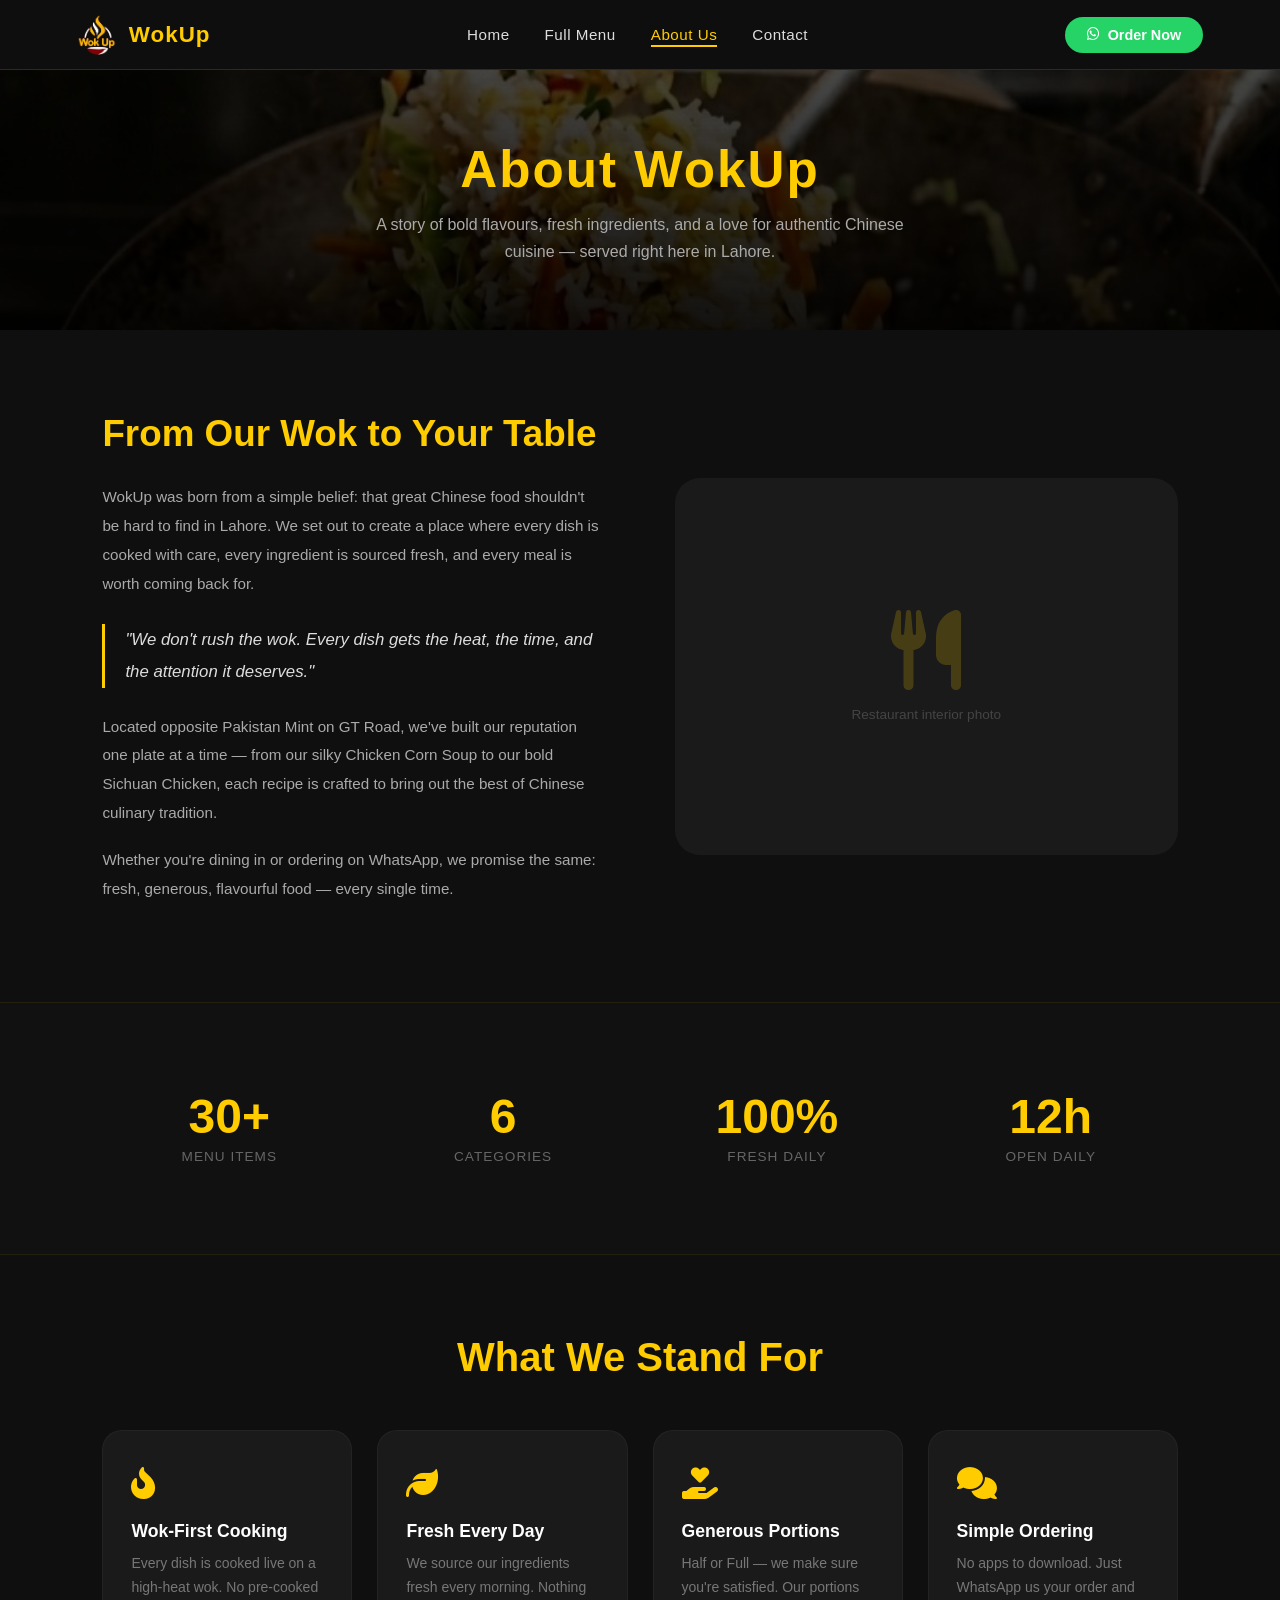
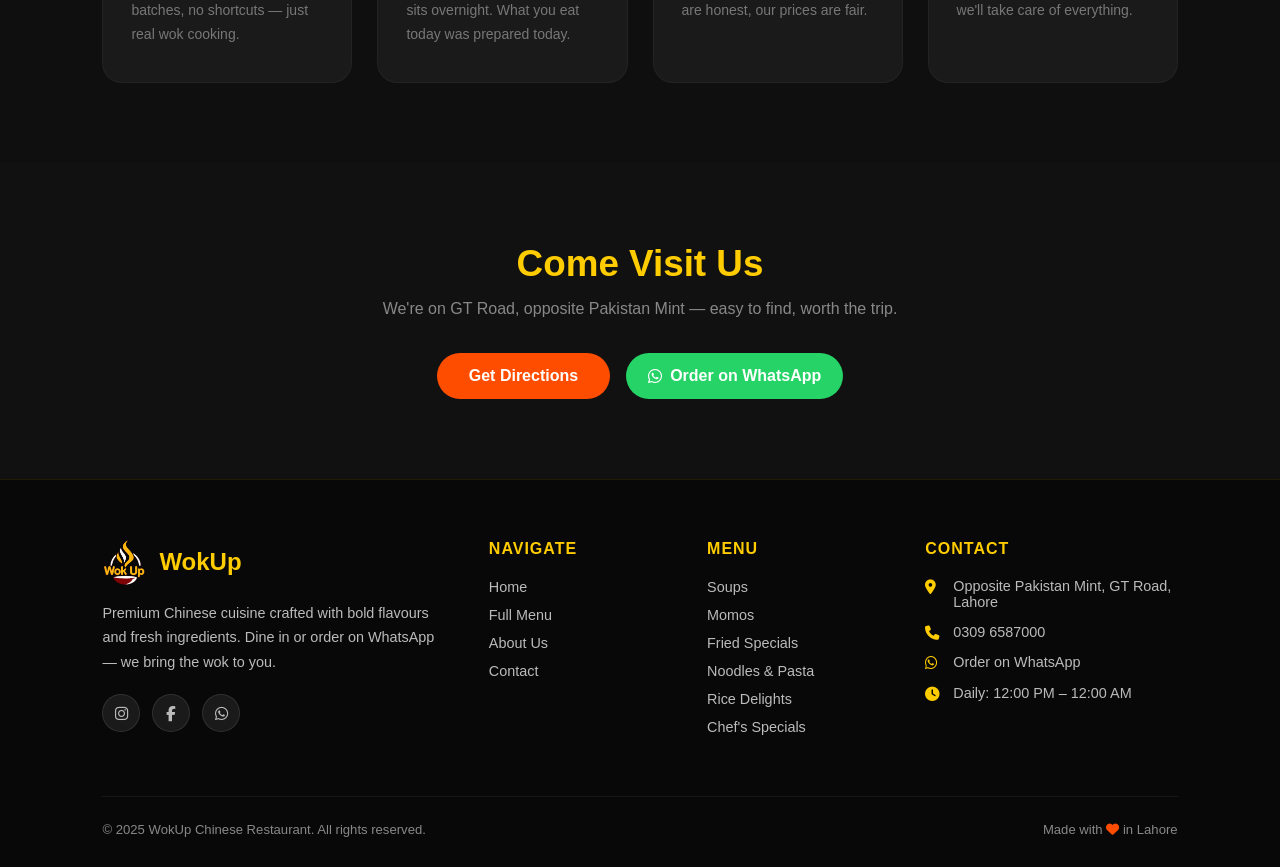
==== about.html @ 7bf52300 "updating site" ====
<!DOCTYPE html>
<html lang="en">
<head>
  <meta charset="UTF-8" />
  <meta name="viewport" content="width=device-width, initial-scale=1.0"/>
  <title>About Us — WokUp Chinese Restaurant</title>
  <link rel="stylesheet" href="shared.css">
  <link rel="stylesheet" href="https://cdnjs.cloudflare.com/ajax/libs/font-awesome/6.5.1/css/all.min.css"/>
  <style>
    body { padding-top: 70px; }

    /* PAGE HEADER */
    .about-header {
      background: linear-gradient(rgba(0,0,0,0.72), rgba(0,0,0,0.92)),
                  url('assets/rice.jpg') center/cover fixed;
      padding: 70px 8% 65px;
      text-align: center;
    }

    .about-header h1 {
      font-size: 3.2rem;
      color: #ffcc00;
      letter-spacing: 2px;
    }

    .about-header p {
      color: #aaa;
      margin-top: 12px;
      font-size: 1rem;
      max-width: 550px;
      margin-left: auto;
      margin-right: auto;
      line-height: 1.7;
    }

    /* STORY SECTION */
    .story-section {
      padding: 80px 8%;
      display: grid;
      grid-template-columns: 1fr 1fr;
      gap: 70px;
      align-items: center;
    }

    .story-text h2 {
      font-size: 2.3rem;
      color: #ffcc00;
      margin-bottom: 25px;
      line-height: 1.3;
    }

    .story-text p {
      color: #aaa;
      line-height: 1.9;
      margin-bottom: 18px;
      font-size: 0.95rem;
    }

    .story-highlight {
      border-left: 3px solid #ffcc00;
      padding-left: 20px;
      color: #ddd !important;
      font-style: italic;
      font-size: 1.05rem !important;
      margin: 25px 0 !important;
    }

    .story-visual {
      background: #1a1a1a;
      border-radius: 25px;
      overflow: hidden;
      aspect-ratio: 4/3;
      display: flex;
      align-items: center;
      justify-content: center;
      position: relative;
    }

    .story-visual img {
      width: 100%;
      height: 100%;
      object-fit: cover;
    }

    .story-visual-placeholder {
      text-align: center;
      padding: 40px;
    }

    .story-visual-placeholder i {
      font-size: 5rem;
      color: rgba(255,204,0,0.2);
      display: block;
      margin-bottom: 15px;
    }

    .story-visual-placeholder span {
      color: #444;
      font-size: 0.85rem;
    }

    /* STATS BAR */
    .stats-section {
      background: #111;
      padding: 60px 8%;
      border-top: 1px solid rgba(255,204,0,0.08);
      border-bottom: 1px solid rgba(255,204,0,0.08);
    }

    .stats-grid {
      display: grid;
      grid-template-columns: repeat(4, 1fr);
      gap: 20px;
      text-align: center;
    }

    .stat-item {
      padding: 30px 20px;
    }

    .stat-number {
      font-size: 3rem;
      font-weight: bold;
      color: #ffcc00;
      line-height: 1;
      margin-bottom: 8px;
    }

    .stat-label {
      color: #666;
      font-size: 0.85rem;
      text-transform: uppercase;
      letter-spacing: 1px;
    }

    /* VALUES */
    .values-section {
      padding: 80px 8%;
    }

    .values-grid {
      display: grid;
      grid-template-columns: repeat(auto-fit, minmax(240px, 1fr));
      gap: 25px;
      margin-top: 50px;
    }

    .value-card {
      background: #1a1a1a;
      border-radius: 20px;
      padding: 35px 28px;
      border: 1px solid rgba(255,255,255,0.04);
      transition: 0.3s;
    }

    .value-card:hover {
      border-color: rgba(255,204,0,0.2);
      transform: translateY(-4px);
    }

    .value-icon {
      font-size: 2rem;
      color: #ffcc00;
      margin-bottom: 18px;
    }

    .value-card h3 {
      font-size: 1.1rem;
      margin-bottom: 10px;
    }

    .value-card p {
      color: #777;
      font-size: 0.875rem;
      line-height: 1.7;
    }

    /* VISIT CTA */
    .visit-section {
      padding: 80px 8%;
      background: #111;
      text-align: center;
    }

    .visit-section h2 {
      font-size: 2.3rem;
      color: #ffcc00;
      margin-bottom: 15px;
    }

    .visit-section p {
      color: #888;
      margin-bottom: 35px;
      font-size: 1rem;
    }

    .visit-btns {
      display: flex;
      gap: 16px;
      justify-content: center;
      flex-wrap: wrap;
    }

    @media (max-width: 900px) {
      .story-section {
        grid-template-columns: 1fr;
        gap: 40px;
      }

      .stats-grid {
        grid-template-columns: repeat(2, 1fr);
      }
    }

    @media (max-width: 600px) {
      .about-header h1 { font-size: 2.3rem; }
      .story-text h2 { font-size: 1.8rem; }
      .stat-number { font-size: 2.2rem; }
      .stats-grid { grid-template-columns: repeat(2, 1fr); }
    }
  </style>
</head>
<body>

  <!-- Page Header -->
  <div class="about-header">
    <h1>About WokUp</h1>
    <p>A story of bold flavours, fresh ingredients, and a love for authentic Chinese cuisine — served right here in Lahore.</p>
  </div>

  <!-- STORY -->
  <section class="story-section">
    <div class="story-text">
      <h2>From Our Wok to Your Table</h2>
      <p>WokUp was born from a simple belief: that great Chinese food shouldn't be hard to find in Lahore. We set out to create a place where every dish is cooked with care, every ingredient is sourced fresh, and every meal is worth coming back for.</p>
      <p class="story-highlight">"We don't rush the wok. Every dish gets the heat, the time, and the attention it deserves."</p>
      <p>Located opposite Pakistan Mint on GT Road, we've built our reputation one plate at a time — from our silky Chicken Corn Soup to our bold Sichuan Chicken, each recipe is crafted to bring out the best of Chinese culinary tradition.</p>
      <p>Whether you're dining in or ordering on WhatsApp, we promise the same: fresh, generous, flavourful food — every single time.</p>
    </div>
    <div class="story-visual">
      <!-- Replace with an actual restaurant interior photo -->
      <div class="story-visual-placeholder">
        <i class="fas fa-utensils"></i>
        <span>Restaurant interior photo</span>
      </div>
    </div>
  </section>

  <!-- STATS -->
  <section class="stats-section">
    <div class="stats-grid">
      <div class="stat-item">
        <div class="stat-number">30+</div>
        <div class="stat-label">Menu Items</div>
      </div>
      <div class="stat-item">
        <div class="stat-number">6</div>
        <div class="stat-label">Categories</div>
      </div>
      <div class="stat-item">
        <div class="stat-number">100%</div>
        <div class="stat-label">Fresh Daily</div>
      </div>
      <div class="stat-item">
        <div class="stat-number">12h</div>
        <div class="stat-label">Open Daily</div>
      </div>
    </div>
  </section>

  <!-- VALUES -->
  <section class="values-section">
    <h2 class="section-title">What We Stand For</h2>
    <div class="values-grid">
      <div class="value-card">
        <div class="value-icon"><i class="fas fa-fire-flame-curved"></i></div>
        <h3>Wok-First Cooking</h3>
        <p>Every dish is cooked live on a high-heat wok. No pre-cooked batches, no shortcuts — just real wok cooking.</p>
      </div>
      <div class="value-card">
        <div class="value-icon"><i class="fas fa-leaf"></i></div>
        <h3>Fresh Every Day</h3>
        <p>We source our ingredients fresh every morning. Nothing sits overnight. What you eat today was prepared today.</p>
      </div>
      <div class="value-card">
        <div class="value-icon"><i class="fas fa-hand-holding-heart"></i></div>
        <h3>Generous Portions</h3>
        <p>Half or Full — we make sure you're satisfied. Our portions are honest, our prices are fair.</p>
      </div>
      <div class="value-card">
        <div class="value-icon"><i class="fas fa-comments"></i></div>
        <h3>Simple Ordering</h3>
        <p>No apps to download. Just WhatsApp us your order and we'll take care of everything.</p>
      </div>
    </div>
  </section>

  <!-- VISIT CTA -->
  <section class="visit-section">
    <h2>Come Visit Us</h2>
    <p>We're on GT Road, opposite Pakistan Mint — easy to find, worth the trip.</p>
    <div class="visit-btns">
      <a href="contact.html" class="btn-orange">Get Directions</a>
      <a href="https://wa.me/923096587000?text=I%20want%20to%20order%20from%20WokUp" target="_blank" class="btn-whatsapp">
        <i class="fab fa-whatsapp"></i> Order on WhatsApp
      </a>
    </div>
  </section>

  <script src="layout.js"></script>
  <script>
    injectNavbar('about');
    injectFooter();
  </script>
</body>
</html>
---- shared.css ----
/* ===== SHARED STYLES — WokUp ===== */

* {
  margin: 0;
  padding: 0;
  box-sizing: border-box;
}

:root {
  --yellow: #ffcc00;
  --orange: #ff4d00;
  --green: #25D366;
  --bg: #0f0f0f;
  --card: #1a1a1a;
  --card-hover: #222;
  --text-muted: #bbb;
  --text-dim: #888;
}

body {
  background: var(--bg);
  color: white;
  font-family: Arial, sans-serif;
}

/* ===== NAVBAR ===== */
.navbar {
  position: fixed;
  top: 0;
  left: 0;
  right: 0;
  z-index: 1000;
  display: flex;
  align-items: center;
  justify-content: space-between;
  padding: 0 6%;
  height: 70px;
  background: rgba(15, 15, 15, 0.95);
  backdrop-filter: blur(10px);
  border-bottom: 1px solid rgba(255, 204, 0, 0.15);
}

.nav-logo {
  display: flex;
  align-items: center;
  gap: 12px;
  text-decoration: none;
}

.nav-logo img {
  width: 40px;
  height: 40px;
  object-fit: contain;
}

.nav-logo span {
  font-size: 1.4rem;
  font-weight: bold;
  color: var(--yellow);
  letter-spacing: 1px;
}

.nav-links {
  display: flex;
  gap: 35px;
  list-style: none;
}

.nav-links a {
  color: #ddd;
  text-decoration: none;
  font-size: 0.95rem;
  letter-spacing: 0.5px;
  transition: color 0.3s;
  position: relative;
}

.nav-links a::after {
  content: '';
  position: absolute;
  bottom: -4px;
  left: 0;
  width: 0;
  height: 2px;
  background: var(--yellow);
  transition: width 0.3s;
}

.nav-links a:hover,
.nav-links a.active {
  color: var(--yellow);
}

.nav-links a:hover::after,
.nav-links a.active::after {
  width: 100%;
}

.nav-order-btn {
  background: var(--green);
  color: white;
  padding: 10px 22px;
  border-radius: 50px;
  text-decoration: none;
  font-weight: bold;
  font-size: 0.9rem;
  display: flex;
  align-items: center;
  gap: 8px;
  transition: 0.3s;
}

.nav-order-btn:hover {
  transform: scale(1.05);
}

/* Hamburger */
.hamburger {
  display: none;
  flex-direction: column;
  gap: 5px;
  cursor: pointer;
  background: none;
  border: none;
  padding: 5px;
}

.hamburger span {
  display: block;
  width: 25px;
  height: 2px;
  background: white;
  transition: 0.3s;
}

/* Mobile Nav */
.mobile-nav {
  display: none;
  position: fixed;
  top: 70px;
  left: 0;
  right: 0;
  background: rgba(15, 15, 15, 0.98);
  padding: 20px 6%;
  z-index: 999;
  flex-direction: column;
  gap: 0;
  border-bottom: 1px solid rgba(255, 204, 0, 0.15);
}

.mobile-nav.open {
  display: flex;
}

.mobile-nav a {
  color: #ddd;
  text-decoration: none;
  padding: 14px 0;
  border-bottom: 1px solid rgba(255,255,255,0.05);
  font-size: 1rem;
  transition: color 0.3s;
}

.mobile-nav a:hover,
.mobile-nav a.active {
  color: var(--yellow);
}

.mobile-nav .mobile-order {
  margin-top: 15px;
  background: var(--green);
  color: white;
  padding: 13px;
  border-radius: 50px;
  text-align: center;
  font-weight: bold;
  border-bottom: none;
}

/* ===== PAGE HEADER (for inner pages) ===== */
.page-header {
  padding-top: 70px;
  background: linear-gradient(rgba(0,0,0,0.75), rgba(0,0,0,0.9)),
              url('assets/rice.jpg') center/cover fixed;
  text-align: center;
  padding-bottom: 60px;
}

.page-header-inner {
  padding-top: 60px;
}

.page-header h1 {
  font-size: 3.5rem;
  color: var(--yellow);
  letter-spacing: 2px;
}

.page-header p {
  color: var(--text-muted);
  font-size: 1.1rem;
  margin-top: 12px;
}

/* ===== SECTION WRAPPER ===== */
.section {
  padding: 80px 8%;
}

.section-title {
  font-size: 2.5rem;
  color: var(--yellow);
  margin-bottom: 50px;
  text-align: center;
}

/* ===== BUTTONS ===== */
.btn-orange {
  display: inline-block;
  padding: 14px 32px;
  background: var(--orange);
  color: white;
  text-decoration: none;
  border-radius: 50px;
  font-weight: bold;
  transition: 0.3s;
}

.btn-orange:hover {
  transform: scale(1.05);
}

.btn-whatsapp {
  display: inline-flex;
  align-items: center;
  gap: 8px;
  background: var(--green);
  color: white;
  padding: 12px 22px;
  border-radius: 50px;
  text-decoration: none;
  font-weight: bold;
  transition: 0.3s;
}

.btn-whatsapp:hover {
  transform: scale(1.05);
}

/* ===== FOOTER ===== */
footer {
  background: #080808;
  border-top: 1px solid rgba(255, 204, 0, 0.1);
  padding: 60px 8% 30px;
}

.footer-grid {
  display: grid;
  grid-template-columns: 2fr 1fr 1fr 1.5fr;
  gap: 50px;
  margin-bottom: 50px;
}

.footer-brand .logo-wrap {
  display: flex;
  align-items: center;
  gap: 12px;
  margin-bottom: 16px;
}

.footer-brand img {
  width: 45px;
}

.footer-brand .brand-name {
  font-size: 1.5rem;
  font-weight: bold;
  color: var(--yellow);
}

.footer-brand p {
  color: var(--text-muted);
  line-height: 1.7;
  font-size: 0.9rem;
}

.footer-social {
  display: flex;
  gap: 12px;
  margin-top: 20px;
}

.footer-social a {
  width: 38px;
  height: 38px;
  border-radius: 50%;
  background: #1a1a1a;
  border: 1px solid rgba(255,255,255,0.1);
  display: flex;
  align-items: center;
  justify-content: center;
  color: var(--text-muted);
  text-decoration: none;
  font-size: 0.95rem;
  transition: 0.3s;
}

.footer-social a:hover {
  background: var(--yellow);
  color: #000;
  border-color: var(--yellow);
}

.footer-col h4 {
  font-size: 1rem;
  color: var(--yellow);
  letter-spacing: 1px;
  text-transform: uppercase;
  margin-bottom: 20px;
}

.footer-col ul {
  list-style: none;
}

.footer-col ul li {
  margin-bottom: 10px;
}

.footer-col ul a {
  color: var(--text-muted);
  text-decoration: none;
  font-size: 0.9rem;
  transition: color 0.3s;
}

.footer-col ul a:hover {
  color: var(--yellow);
}

.footer-contact-item {
  display: flex;
  align-items: flex-start;
  gap: 12px;
  margin-bottom: 14px;
  color: var(--text-muted);
  font-size: 0.9rem;
}

.footer-contact-item i {
  color: var(--yellow);
  margin-top: 2px;
  width: 16px;
  flex-shrink: 0;
}

.footer-contact-item a {
  color: var(--text-muted);
  text-decoration: none;
  transition: color 0.3s;
}

.footer-contact-item a:hover {
  color: var(--yellow);
}

.footer-bottom {
  border-top: 1px solid rgba(255,255,255,0.06);
  padding-top: 25px;
  display: flex;
  justify-content: space-between;
  align-items: center;
  color: var(--text-dim);
  font-size: 0.82rem;
}

.footer-bottom a {
  color: var(--yellow);
  text-decoration: none;
}

/* ===== RESPONSIVE ===== */
@media (max-width: 900px) {
  .footer-grid {
    grid-template-columns: 1fr 1fr;
    gap: 35px;
  }
}

@media (max-width: 768px) {
  .nav-links,
  .nav-order-btn {
    display: none;
  }

  .hamburger {
    display: flex;
  }

  .page-header h1 {
    font-size: 2.5rem;
  }

  .section {
    padding: 60px 5%;
  }

  .section-title {
    font-size: 2rem;
    margin-bottom: 35px;
  }

  .footer-grid {
    grid-template-columns: 1fr;
    gap: 30px;
  }

  .footer-bottom {
    flex-direction: column;
    gap: 10px;
    text-align: center;
  }
}
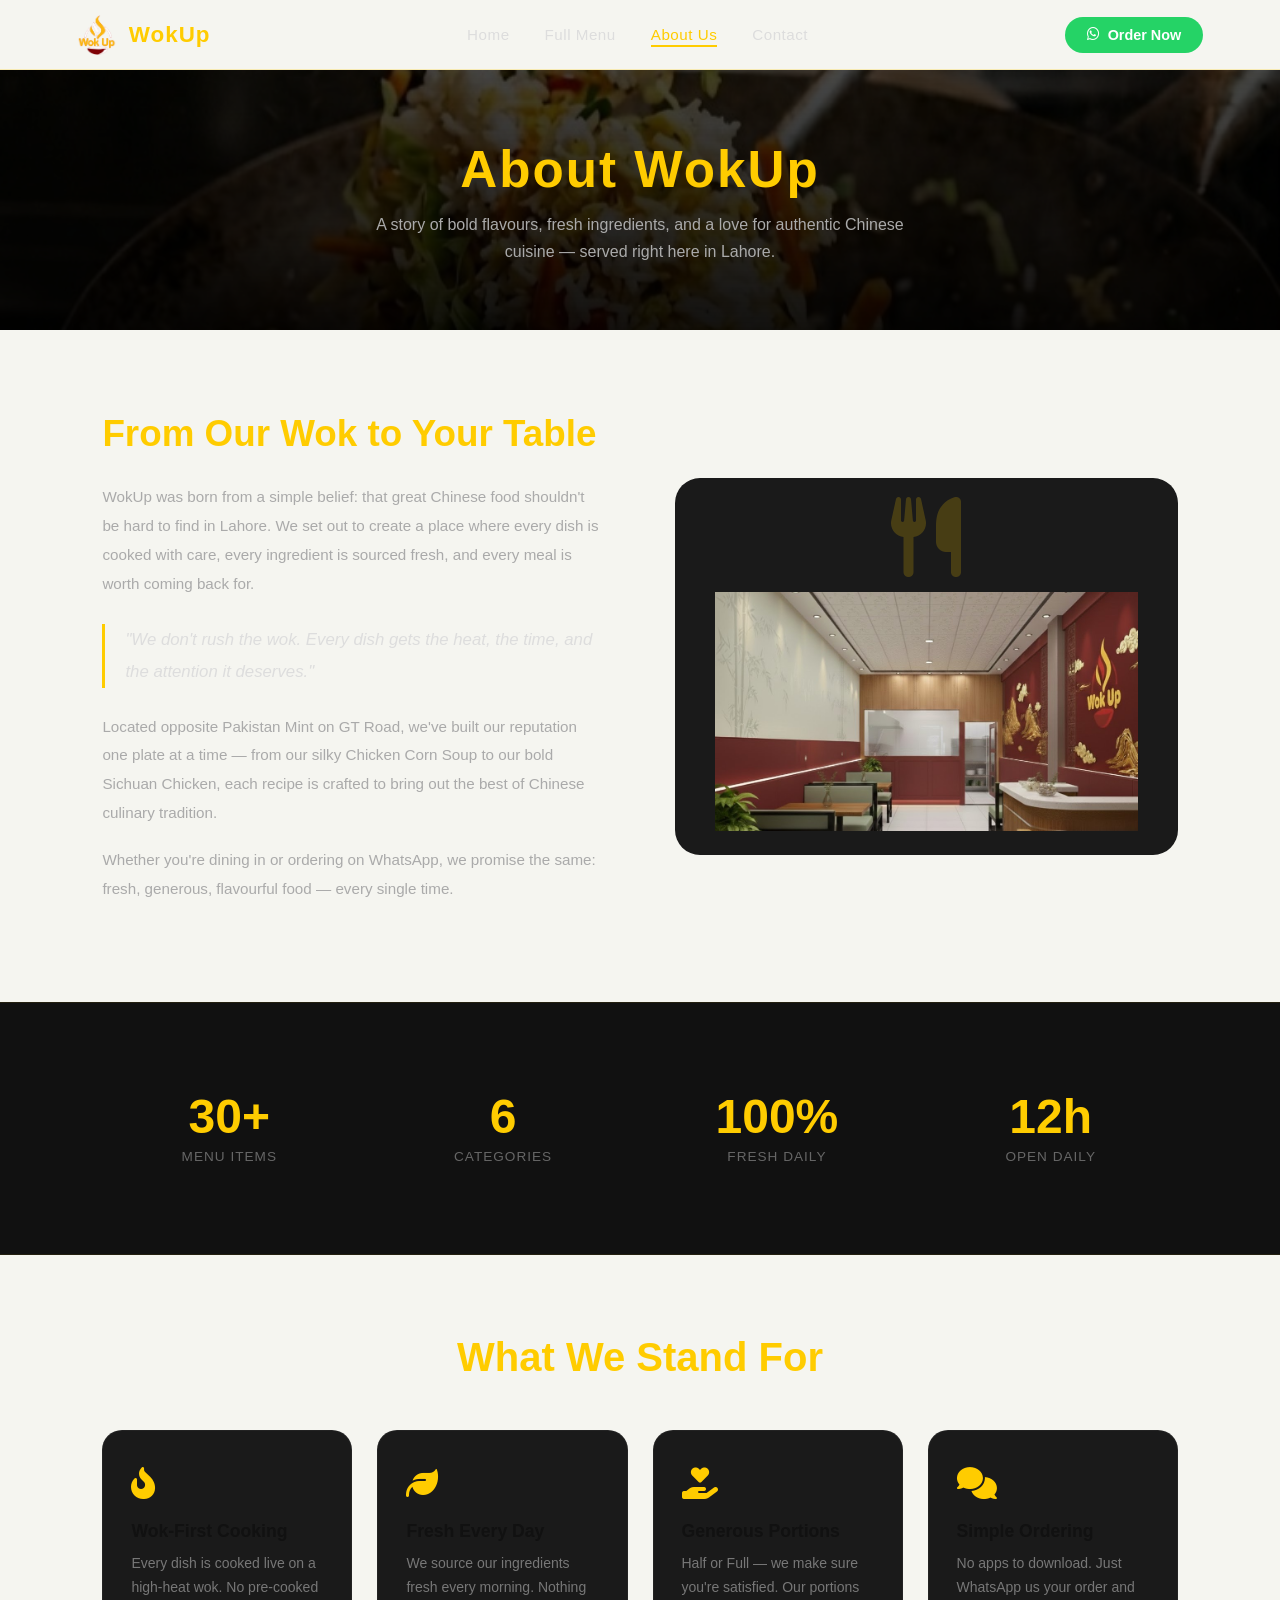
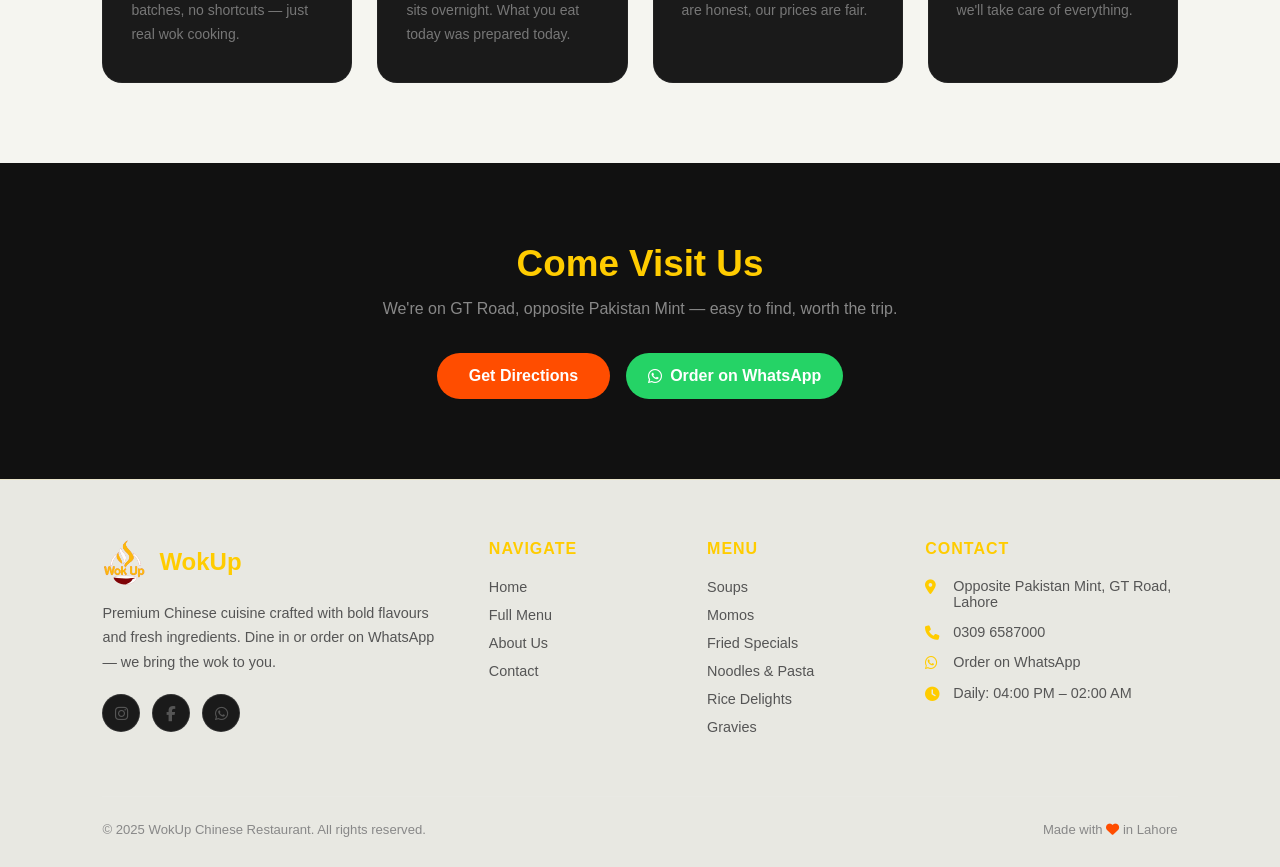
==== commit caeeaf89: "updates" ====
--- a/about.html
+++ b/about.html
@@ -1,6 +1,7 @@
 <!DOCTYPE html>
 <html lang="en">
 <head>
+  <link rel="icon" type="image/png" href="assets/logo.png">
   <meta charset="UTF-8" />
   <meta name="viewport" content="width=device-width, initial-scale=1.0"/>
   <title>About Us — WokUp Chinese Restaurant</title>
@@ -241,7 +242,8 @@
       <!-- Replace with an actual restaurant interior photo -->
       <div class="story-visual-placeholder">
         <i class="fas fa-utensils"></i>
-        <span>Restaurant interior photo</span>
+        <img src="assets/interior.jpeg" alt="Restaurant interior photo">
+        <!-- <span>Restaurant interior photo</span> -->
       </div>
     </div>
   </section>
--- a/shared.css
+++ b/shared.css
@@ -421,3 +421,29 @@
     text-align: center;
   }
 }
+
+
+@media (prefers-color-scheme: light) {
+  :root {
+    --bg: #f5f5f0;
+    --card: #ffffff;
+    --card-hover: #f0f0eb;
+    --text-muted: #555;
+    --text-dim: #888;
+  }
+
+  body { color: #111; }
+
+  .navbar {
+    background: rgba(245, 245, 240, 0.95);
+    border-bottom-color: rgba(255, 204, 0, 0.25);
+  }
+
+  .mobile-nav {
+    background: rgba(245, 245, 240, 0.98);
+  }
+
+  footer {
+    background: #e8e8e2;
+  }
+}
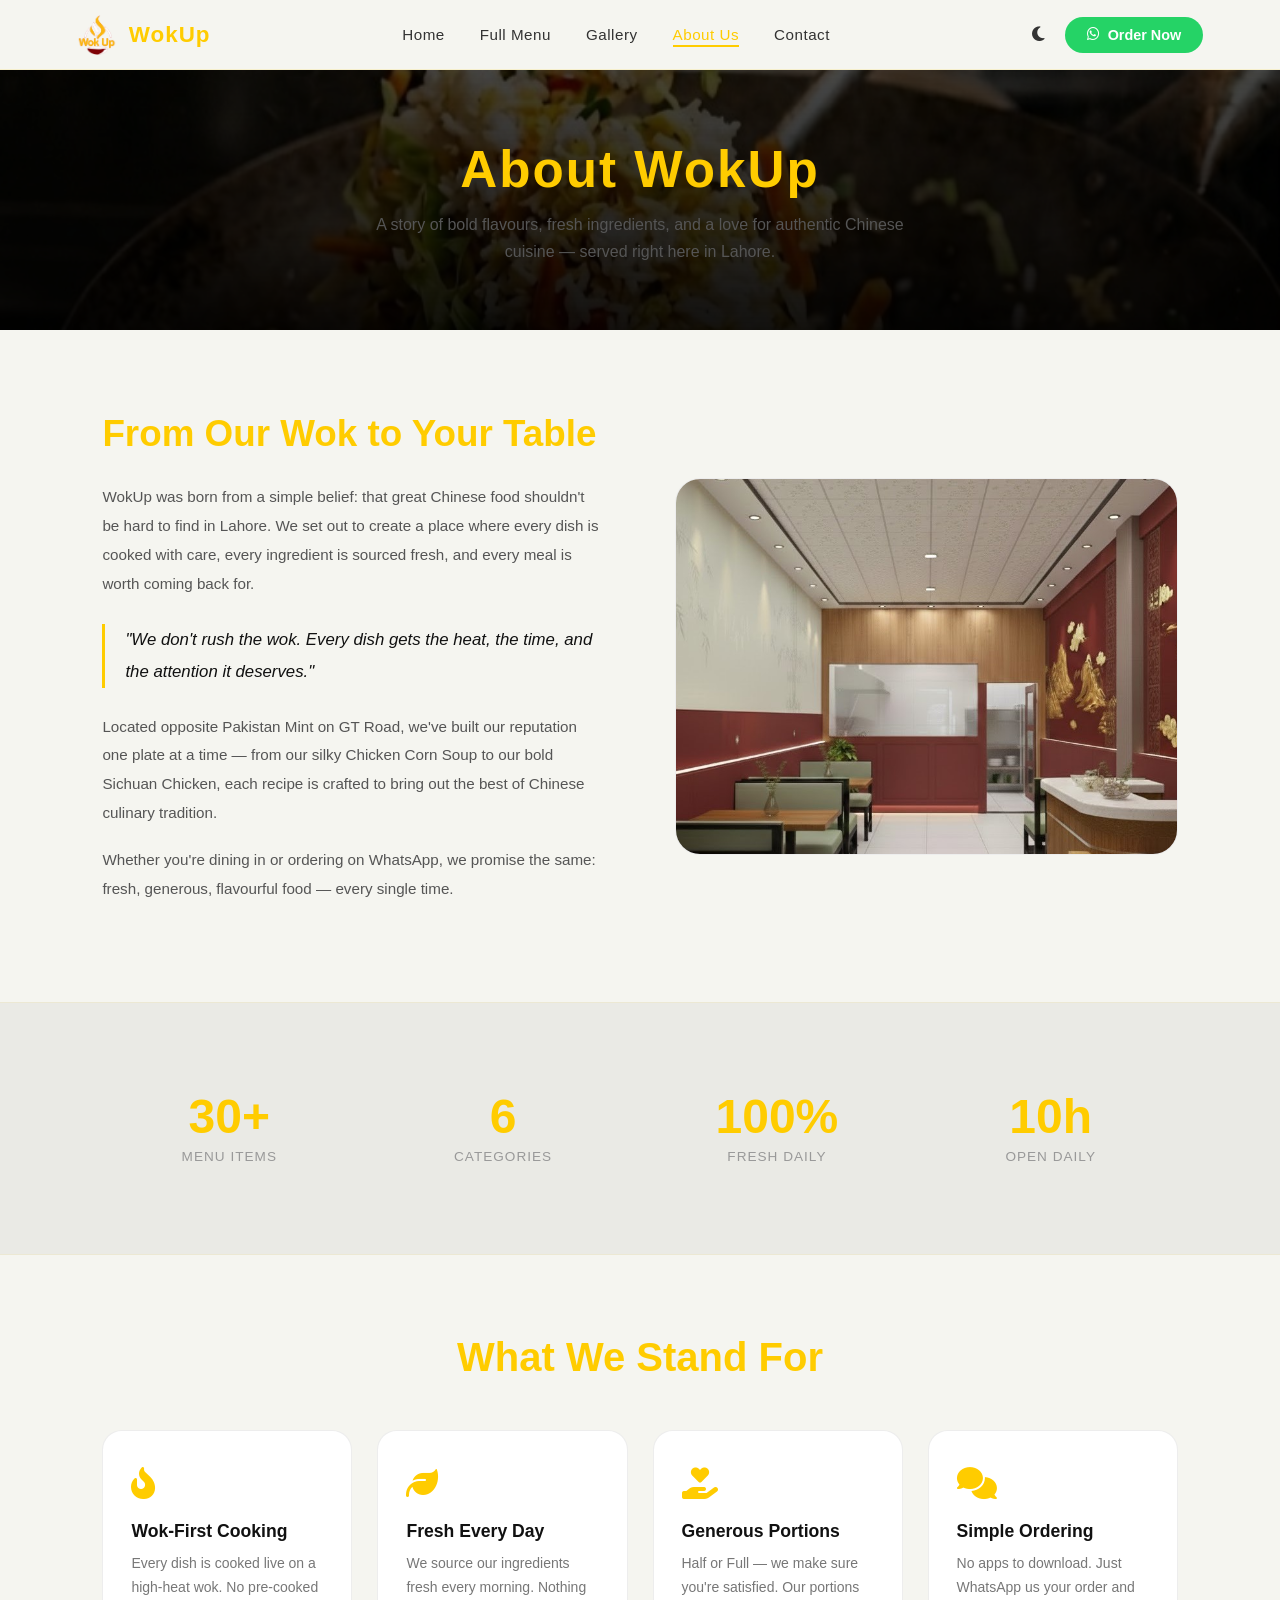
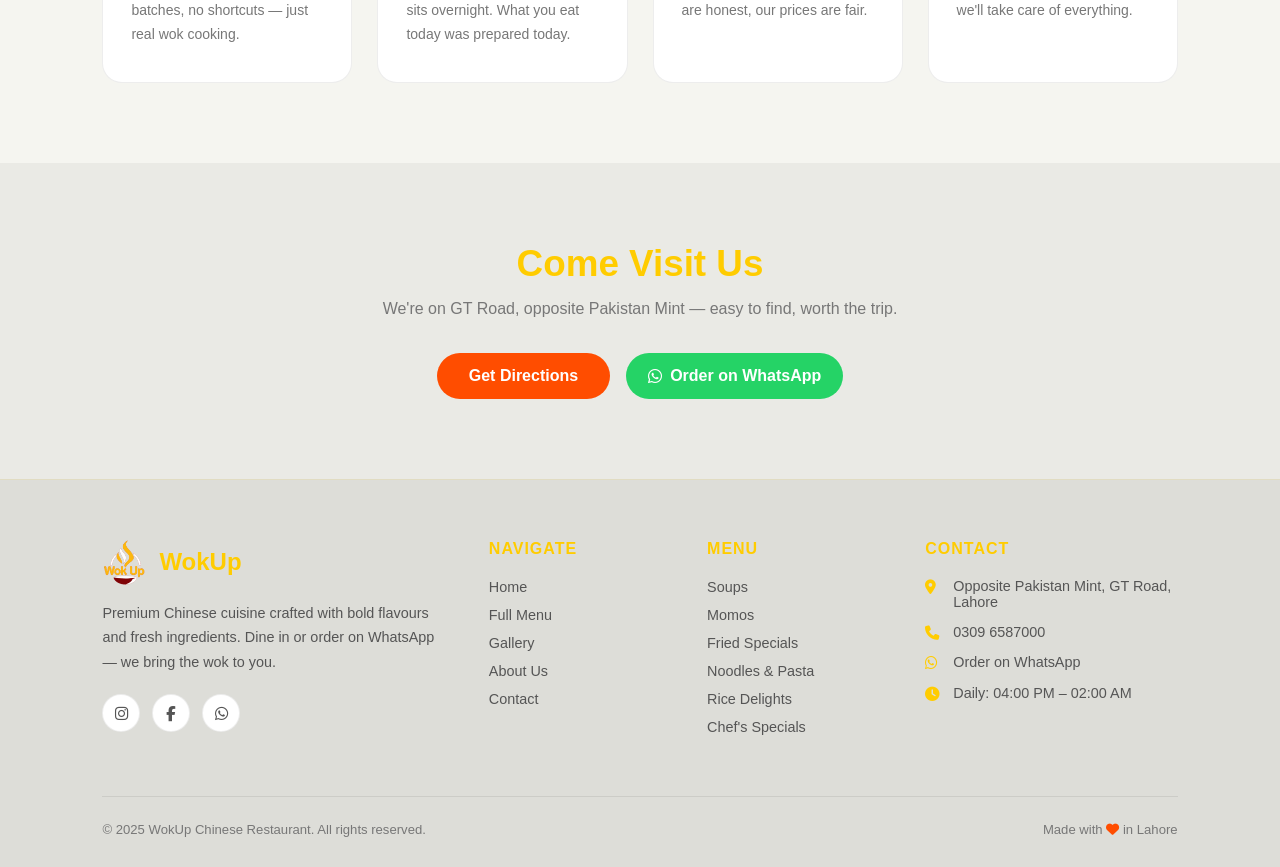
==== commit e128246c: "updates" ====
--- a/about.html
+++ b/about.html
@@ -2,7 +2,7 @@
 <html lang="en">
 <head>
   <link rel="icon" type="image/png" href="assets/logo.png">
-  <meta charset="UTF-8" />
+  <meta charset="UTF-8"/>
   <meta name="viewport" content="width=device-width, initial-scale=1.0"/>
   <title>About Us — WokUp Chinese Restaurant</title>
   <link rel="stylesheet" href="shared.css">
@@ -10,226 +10,59 @@
   <style>
     body { padding-top: 70px; }
 
-    /* PAGE HEADER */
     .about-header {
-      background: linear-gradient(rgba(0,0,0,0.72), rgba(0,0,0,0.92)),
+      background: linear-gradient(rgba(0,0,0,0.72),rgba(0,0,0,0.92)),
                   url('assets/rice.jpg') center/cover fixed;
-      padding: 70px 8% 65px;
-      text-align: center;
+      padding: 70px 8% 65px; text-align: center;
     }
+    .about-header h1 { font-size: 3.2rem; color: var(--yellow); letter-spacing: 2px; }
+    .about-header p  { color: var(--text-muted); margin-top: 12px; font-size: 1rem; max-width: 550px; margin-left: auto; margin-right: auto; line-height: 1.7; }
 
-    .about-header h1 {
-      font-size: 3.2rem;
-      color: #ffcc00;
-      letter-spacing: 2px;
-    }
-
-    .about-header p {
-      color: #aaa;
-      margin-top: 12px;
-      font-size: 1rem;
-      max-width: 550px;
-      margin-left: auto;
-      margin-right: auto;
-      line-height: 1.7;
-    }
-
-    /* STORY SECTION */
-    .story-section {
-      padding: 80px 8%;
-      display: grid;
-      grid-template-columns: 1fr 1fr;
-      gap: 70px;
-      align-items: center;
-    }
-
-    .story-text h2 {
-      font-size: 2.3rem;
-      color: #ffcc00;
-      margin-bottom: 25px;
-      line-height: 1.3;
-    }
-
-    .story-text p {
-      color: #aaa;
-      line-height: 1.9;
-      margin-bottom: 18px;
-      font-size: 0.95rem;
-    }
-
-    .story-highlight {
-      border-left: 3px solid #ffcc00;
-      padding-left: 20px;
-      color: #ddd !important;
-      font-style: italic;
-      font-size: 1.05rem !important;
-      margin: 25px 0 !important;
-    }
+    .story-section { padding: 80px 8%; display: grid; grid-template-columns: 1fr 1fr; gap: 70px; align-items: center; }
+    .story-text h2 { font-size: 2.3rem; color: var(--yellow); margin-bottom: 25px; line-height: 1.3; }
+    .story-text p  { color: var(--text-muted); line-height: 1.9; margin-bottom: 18px; font-size: 0.95rem; }
+    .story-highlight { border-left: 3px solid var(--yellow); padding-left: 20px; color: var(--body-color) !important; font-style: italic; font-size: 1.05rem !important; margin: 25px 0 !important; }
 
     .story-visual {
-      background: #1a1a1a;
-      border-radius: 25px;
-      overflow: hidden;
-      aspect-ratio: 4/3;
-      display: flex;
-      align-items: center;
-      justify-content: center;
-      position: relative;
+      background: var(--card); border-radius: 25px; overflow: hidden;
+      aspect-ratio: 4/3; display: flex; align-items: center; justify-content: center;
+      border: 1px solid var(--border-card);
     }
+    .story-visual img { width: 100%; height: 100%; object-fit: cover; }
+    .story-visual-placeholder { text-align: center; padding: 40px; }
+    .story-visual-placeholder i { font-size: 5rem; color: rgba(255,204,0,0.15); display: block; margin-bottom: 15px; }
+    .story-visual-placeholder span { color: var(--text-faint); font-size: 0.85rem; }
 
-    .story-visual img {
-      width: 100%;
-      height: 100%;
-      object-fit: cover;
-    }
+    .stats-section { background: var(--bg-alt); padding: 60px 8%; border-top: 1px solid rgba(255,204,0,0.08); border-bottom: 1px solid rgba(255,204,0,0.08); }
+    .stats-grid { display: grid; grid-template-columns: repeat(4,1fr); gap: 20px; text-align: center; }
+    .stat-item { padding: 30px 20px; }
+    .stat-number { font-size: 3rem; font-weight: bold; color: var(--yellow); line-height: 1; margin-bottom: 8px; }
+    .stat-label  { color: var(--text-faint); font-size: 0.85rem; text-transform: uppercase; letter-spacing: 1px; }
 
-    .story-visual-placeholder {
-      text-align: center;
-      padding: 40px;
-    }
+    .values-section { padding: 80px 8%; }
+    .values-grid { display: grid; grid-template-columns: repeat(auto-fit,minmax(240px,1fr)); gap: 25px; margin-top: 50px; }
+    .value-card { background: var(--card); border-radius: 20px; padding: 35px 28px; border: 1px solid var(--border-card); transition: 0.3s; }
+    .value-card:hover { border-color: rgba(255,204,0,0.25); transform: translateY(-4px); }
+    .value-icon { font-size: 2rem; color: var(--yellow); margin-bottom: 18px; }
+    .value-card h3 { font-size: 1.1rem; margin-bottom: 10px; color: var(--body-color); }
+    .value-card p  { color: var(--text-dim); font-size: 0.875rem; line-height: 1.7; }
 
-    .story-visual-placeholder i {
-      font-size: 5rem;
-      color: rgba(255,204,0,0.2);
-      display: block;
-      margin-bottom: 15px;
-    }
+    .visit-section { padding: 80px 8%; background: var(--bg-alt); text-align: center; }
+    .visit-section h2 { font-size: 2.3rem; color: var(--yellow); margin-bottom: 15px; }
+    .visit-section p  { color: var(--text-dim); margin-bottom: 35px; font-size: 1rem; }
+    .visit-btns { display: flex; gap: 16px; justify-content: center; flex-wrap: wrap; }
 
-    .story-visual-placeholder span {
-      color: #444;
-      font-size: 0.85rem;
-    }
-
-    /* STATS BAR */
-    .stats-section {
-      background: #111;
-      padding: 60px 8%;
-      border-top: 1px solid rgba(255,204,0,0.08);
-      border-bottom: 1px solid rgba(255,204,0,0.08);
-    }
-
-    .stats-grid {
-      display: grid;
-      grid-template-columns: repeat(4, 1fr);
-      gap: 20px;
-      text-align: center;
-    }
-
-    .stat-item {
-      padding: 30px 20px;
-    }
-
-    .stat-number {
-      font-size: 3rem;
-      font-weight: bold;
-      color: #ffcc00;
-      line-height: 1;
-      margin-bottom: 8px;
-    }
-
-    .stat-label {
-      color: #666;
-      font-size: 0.85rem;
-      text-transform: uppercase;
-      letter-spacing: 1px;
-    }
-
-    /* VALUES */
-    .values-section {
-      padding: 80px 8%;
-    }
-
-    .values-grid {
-      display: grid;
-      grid-template-columns: repeat(auto-fit, minmax(240px, 1fr));
-      gap: 25px;
-      margin-top: 50px;
-    }
-
-    .value-card {
-      background: #1a1a1a;
-      border-radius: 20px;
-      padding: 35px 28px;
-      border: 1px solid rgba(255,255,255,0.04);
-      transition: 0.3s;
-    }
-
-    .value-card:hover {
-      border-color: rgba(255,204,0,0.2);
-      transform: translateY(-4px);
-    }
-
-    .value-icon {
-      font-size: 2rem;
-      color: #ffcc00;
-      margin-bottom: 18px;
-    }
-
-    .value-card h3 {
-      font-size: 1.1rem;
-      margin-bottom: 10px;
-    }
-
-    .value-card p {
-      color: #777;
-      font-size: 0.875rem;
-      line-height: 1.7;
-    }
-
-    /* VISIT CTA */
-    .visit-section {
-      padding: 80px 8%;
-      background: #111;
-      text-align: center;
-    }
-
-    .visit-section h2 {
-      font-size: 2.3rem;
-      color: #ffcc00;
-      margin-bottom: 15px;
-    }
-
-    .visit-section p {
-      color: #888;
-      margin-bottom: 35px;
-      font-size: 1rem;
-    }
-
-    .visit-btns {
-      display: flex;
-      gap: 16px;
-      justify-content: center;
-      flex-wrap: wrap;
-    }
-
-    @media (max-width: 900px) {
-      .story-section {
-        grid-template-columns: 1fr;
-        gap: 40px;
-      }
-
-      .stats-grid {
-        grid-template-columns: repeat(2, 1fr);
-      }
-    }
-
-    @media (max-width: 600px) {
-      .about-header h1 { font-size: 2.3rem; }
-      .story-text h2 { font-size: 1.8rem; }
-      .stat-number { font-size: 2.2rem; }
-      .stats-grid { grid-template-columns: repeat(2, 1fr); }
-    }
+    @media(max-width:900px){ .story-section { grid-template-columns: 1fr; gap: 40px; } .stats-grid { grid-template-columns: repeat(2,1fr); } }
+    @media(max-width:600px){ .about-header h1 { font-size: 2.3rem; } .story-text h2 { font-size: 1.8rem; } .stat-number { font-size: 2.2rem; } }
   </style>
 </head>
 <body>
 
-  <!-- Page Header -->
   <div class="about-header">
     <h1>About WokUp</h1>
     <p>A story of bold flavours, fresh ingredients, and a love for authentic Chinese cuisine — served right here in Lahore.</p>
   </div>
 
-  <!-- STORY -->
   <section class="story-section">
     <div class="story-text">
       <h2>From Our Wok to Your Table</h2>
@@ -239,38 +72,19 @@
       <p>Whether you're dining in or ordering on WhatsApp, we promise the same: fresh, generous, flavourful food — every single time.</p>
     </div>
     <div class="story-visual">
-      <!-- Replace with an actual restaurant interior photo -->
-      <div class="story-visual-placeholder">
-        <i class="fas fa-utensils"></i>
-        <img src="assets/interior.jpeg" alt="Restaurant interior photo">
-        <!-- <span>Restaurant interior photo</span> -->
-      </div>
+      <img src="assets/interior.jpeg" alt="WokUp Restaurant Interior">
     </div>
   </section>
 
-  <!-- STATS -->
   <section class="stats-section">
     <div class="stats-grid">
-      <div class="stat-item">
-        <div class="stat-number">30+</div>
-        <div class="stat-label">Menu Items</div>
-      </div>
-      <div class="stat-item">
-        <div class="stat-number">6</div>
-        <div class="stat-label">Categories</div>
-      </div>
-      <div class="stat-item">
-        <div class="stat-number">100%</div>
-        <div class="stat-label">Fresh Daily</div>
-      </div>
-      <div class="stat-item">
-        <div class="stat-number">12h</div>
-        <div class="stat-label">Open Daily</div>
-      </div>
+      <div class="stat-item"><div class="stat-number">30+</div><div class="stat-label">Menu Items</div></div>
+      <div class="stat-item"><div class="stat-number">6</div><div class="stat-label">Categories</div></div>
+      <div class="stat-item"><div class="stat-number">100%</div><div class="stat-label">Fresh Daily</div></div>
+      <div class="stat-item"><div class="stat-number">10h</div><div class="stat-label">Open Daily</div></div>
     </div>
   </section>
 
-  <!-- VALUES -->
   <section class="values-section">
     <h2 class="section-title">What We Stand For</h2>
     <div class="values-grid">
@@ -297,7 +111,6 @@
     </div>
   </section>
 
-  <!-- VISIT CTA -->
   <section class="visit-section">
     <h2>Come Visit Us</h2>
     <p>We're on GT Road, opposite Pakistan Mint — easy to find, worth the trip.</p>
@@ -310,9 +123,6 @@
   </section>
 
   <script src="layout.js"></script>
-  <script>
-    injectNavbar('about');
-    injectFooter();
-  </script>
+  <script>injectNavbar('about'); injectFooter();</script>
 </body>
 </html>
--- a/shared.css
+++ b/shared.css
@@ -1,449 +1,284 @@
 /* ===== SHARED STYLES — WokUp ===== */
 
-* {
-  margin: 0;
-  padding: 0;
-  box-sizing: border-box;
-}
-
+* { margin: 0; padding: 0; box-sizing: border-box; }
+
+/* =============================================
+   CSS VARIABLES — DARK (default)
+   ============================================= */
 :root {
+  /* Brand — never change between themes */
   --yellow: #ffcc00;
   --orange: #ff4d00;
-  --green: #25D366;
-  --bg: #0f0f0f;
-  --card: #1a1a1a;
-  --card-hover: #222;
-  --text-muted: #bbb;
-  --text-dim: #888;
-}
-
+  --green:  #25D366;
+
+  /* Surfaces */
+  --bg:          #0f0f0f;
+  --bg-alt:      #111111;
+  --card:        #1a1a1a;
+  --card-hover:  #1e1e1e;
+
+  /* Text */
+  --body-color:  #ffffff;
+  --nav-link:    #dddddd;
+  --text-muted:  #bbbbbb;
+  --text-dim:    #888888;
+  --text-faint:  #666666;
+
+  /* Chrome */
+  --nav-bg:         rgba(15,15,15,0.95);
+  --mobile-nav-bg:  rgba(15,15,15,0.98);
+  --footer-bg:      #080808;
+  --hamburger:      #ffffff;
+
+  /* Borders */
+  --border-card:   rgba(255,255,255,0.04);
+  --border-nav-item: rgba(255,255,255,0.05);
+  --border-footer: rgba(255,255,255,0.06);
+}
+
+/* =============================================
+   CSS VARIABLES — LIGHT (OS default)
+   ============================================= */
+@media (prefers-color-scheme: light) {
+  :root:not([data-theme="dark"]) {
+    --bg:          #f5f5f0;
+    --bg-alt:      #eaeae5;
+    --card:        #ffffff;
+    --card-hover:  #f8f8f5;
+
+    --body-color:  #111111;
+    --nav-link:    #333333;
+    --text-muted:  #555555;
+    --text-dim:    #777777;
+    --text-faint:  #999999;
+
+    --nav-bg:         rgba(245,245,240,0.96);
+    --mobile-nav-bg:  rgba(245,245,240,0.99);
+    --footer-bg:      #ddddd8;
+    --hamburger:      #222222;
+
+    --border-card:     rgba(0,0,0,0.07);
+    --border-nav-item: rgba(0,0,0,0.06);
+    --border-footer:   rgba(0,0,0,0.08);
+  }
+}
+
+/* Manual overrides — data-theme always wins over media query */
+[data-theme="light"] {
+  --bg:          #f5f5f0;
+  --bg-alt:      #eaeae5;
+  --card:        #ffffff;
+  --card-hover:  #f8f8f5;
+
+  --body-color:  #111111;
+  --nav-link:    #333333;
+  --text-muted:  #555555;
+  --text-dim:    #777777;
+  --text-faint:  #999999;
+
+  --nav-bg:         rgba(245,245,240,0.96);
+  --mobile-nav-bg:  rgba(245,245,240,0.99);
+  --footer-bg:      #ddddd8;
+  --hamburger:      #222222;
+
+  --border-card:     rgba(0,0,0,0.07);
+  --border-nav-item: rgba(0,0,0,0.06);
+  --border-footer:   rgba(0,0,0,0.08);
+}
+
+[data-theme="dark"] {
+  --bg:          #0f0f0f;
+  --bg-alt:      #111111;
+  --card:        #1a1a1a;
+  --card-hover:  #1e1e1e;
+
+  --body-color:  #ffffff;
+  --nav-link:    #dddddd;
+  --text-muted:  #bbbbbb;
+  --text-dim:    #888888;
+  --text-faint:  #666666;
+
+  --nav-bg:         rgba(15,15,15,0.95);
+  --mobile-nav-bg:  rgba(15,15,15,0.98);
+  --footer-bg:      #080808;
+  --hamburger:      #ffffff;
+
+  --border-card:     rgba(255,255,255,0.04);
+  --border-nav-item: rgba(255,255,255,0.05);
+  --border-footer:   rgba(255,255,255,0.06);
+}
+
+/* =============================================
+   BASE
+   ============================================= */
 body {
   background: var(--bg);
-  color: white;
+  color: var(--body-color);
   font-family: Arial, sans-serif;
-}
-
-/* ===== NAVBAR ===== */
+  transition: background 0.25s, color 0.25s;
+}
+
+/* =============================================
+   NAVBAR
+   ============================================= */
 .navbar {
-  position: fixed;
-  top: 0;
-  left: 0;
-  right: 0;
+  position: fixed; top: 0; left: 0; right: 0;
   z-index: 1000;
-  display: flex;
-  align-items: center;
-  justify-content: space-between;
-  padding: 0 6%;
-  height: 70px;
-  background: rgba(15, 15, 15, 0.95);
+  display: flex; align-items: center; justify-content: space-between;
+  padding: 0 6%; height: 70px;
+  background: var(--nav-bg);
   backdrop-filter: blur(10px);
-  border-bottom: 1px solid rgba(255, 204, 0, 0.15);
-}
-
-.nav-logo {
-  display: flex;
-  align-items: center;
-  gap: 12px;
-  text-decoration: none;
-}
-
-.nav-logo img {
-  width: 40px;
-  height: 40px;
-  object-fit: contain;
-}
-
-.nav-logo span {
-  font-size: 1.4rem;
-  font-weight: bold;
-  color: var(--yellow);
-  letter-spacing: 1px;
-}
-
-.nav-links {
-  display: flex;
-  gap: 35px;
-  list-style: none;
-}
-
+  border-bottom: 1px solid rgba(255,204,0,0.15);
+  transition: background 0.25s;
+}
+
+.nav-logo { display: flex; align-items: center; gap: 12px; text-decoration: none; }
+.nav-logo img { width: 40px; height: 40px; object-fit: contain; }
+.nav-logo span { font-size: 1.4rem; font-weight: bold; color: var(--yellow); letter-spacing: 1px; }
+
+.nav-links { display: flex; gap: 35px; list-style: none; }
 .nav-links a {
-  color: #ddd;
-  text-decoration: none;
-  font-size: 0.95rem;
-  letter-spacing: 0.5px;
-  transition: color 0.3s;
-  position: relative;
-}
-
+  color: var(--nav-link); text-decoration: none;
+  font-size: 0.95rem; letter-spacing: 0.5px;
+  transition: color 0.3s; position: relative;
+}
 .nav-links a::after {
-  content: '';
-  position: absolute;
-  bottom: -4px;
-  left: 0;
-  width: 0;
-  height: 2px;
-  background: var(--yellow);
-  transition: width 0.3s;
-}
-
-.nav-links a:hover,
-.nav-links a.active {
-  color: var(--yellow);
-}
-
-.nav-links a:hover::after,
-.nav-links a.active::after {
-  width: 100%;
-}
+  content: ''; position: absolute; bottom: -4px; left: 0;
+  width: 0; height: 2px; background: var(--yellow); transition: width 0.3s;
+}
+.nav-links a:hover, .nav-links a.active { color: var(--yellow); }
+.nav-links a:hover::after, .nav-links a.active::after { width: 100%; }
 
 .nav-order-btn {
-  background: var(--green);
-  color: white;
-  padding: 10px 22px;
-  border-radius: 50px;
-  text-decoration: none;
-  font-weight: bold;
-  font-size: 0.9rem;
-  display: flex;
-  align-items: center;
-  gap: 8px;
-  transition: 0.3s;
-}
-
-.nav-order-btn:hover {
-  transform: scale(1.05);
-}
+  background: var(--green); color: white;
+  padding: 10px 22px; border-radius: 50px;
+  text-decoration: none; font-weight: bold; font-size: 0.9rem;
+  display: flex; align-items: center; gap: 8px; transition: 0.3s;
+}
+.nav-order-btn:hover { transform: scale(1.05); }
+
+/* Theme toggle button */
+.theme-toggle {
+  background: none; border: none;
+  color: var(--nav-link); font-size: 1.05rem;
+  cursor: pointer; padding: 6px 10px;
+  border-radius: 8px; transition: color 0.3s, background 0.3s;
+  display: flex; align-items: center;
+}
+.theme-toggle:hover { color: var(--yellow); background: var(--border-card); }
 
 /* Hamburger */
 .hamburger {
-  display: none;
-  flex-direction: column;
-  gap: 5px;
-  cursor: pointer;
-  background: none;
-  border: none;
-  padding: 5px;
-}
-
+  display: none; flex-direction: column; gap: 5px;
+  cursor: pointer; background: none; border: none; padding: 5px;
+}
 .hamburger span {
-  display: block;
-  width: 25px;
-  height: 2px;
-  background: white;
-  transition: 0.3s;
+  display: block; width: 25px; height: 2px;
+  background: var(--hamburger); transition: 0.3s;
 }
 
 /* Mobile Nav */
 .mobile-nav {
-  display: none;
-  position: fixed;
-  top: 70px;
-  left: 0;
-  right: 0;
-  background: rgba(15, 15, 15, 0.98);
-  padding: 20px 6%;
-  z-index: 999;
-  flex-direction: column;
-  gap: 0;
-  border-bottom: 1px solid rgba(255, 204, 0, 0.15);
-}
-
-.mobile-nav.open {
-  display: flex;
-}
-
+  display: none; position: fixed;
+  top: 70px; left: 0; right: 0;
+  background: var(--mobile-nav-bg);
+  padding: 20px 6%; z-index: 999;
+  flex-direction: column; gap: 0;
+  border-bottom: 1px solid rgba(255,204,0,0.15);
+  transition: background 0.25s;
+}
+.mobile-nav.open { display: flex; }
 .mobile-nav a {
-  color: #ddd;
-  text-decoration: none;
-  padding: 14px 0;
-  border-bottom: 1px solid rgba(255,255,255,0.05);
-  font-size: 1rem;
-  transition: color 0.3s;
-}
-
-.mobile-nav a:hover,
-.mobile-nav a.active {
-  color: var(--yellow);
-}
-
+  color: var(--nav-link); text-decoration: none;
+  padding: 14px 0; border-bottom: 1px solid var(--border-nav-item);
+  font-size: 1rem; transition: color 0.3s;
+}
+.mobile-nav a:hover, .mobile-nav a.active { color: var(--yellow); }
 .mobile-nav .mobile-order {
-  margin-top: 15px;
-  background: var(--green);
-  color: white;
-  padding: 13px;
-  border-radius: 50px;
-  text-align: center;
-  font-weight: bold;
-  border-bottom: none;
-}
-
-/* ===== PAGE HEADER (for inner pages) ===== */
-.page-header {
-  padding-top: 70px;
-  background: linear-gradient(rgba(0,0,0,0.75), rgba(0,0,0,0.9)),
-              url('assets/rice.jpg') center/cover fixed;
-  text-align: center;
-  padding-bottom: 60px;
-}
-
-.page-header-inner {
-  padding-top: 60px;
-}
-
-.page-header h1 {
-  font-size: 3.5rem;
-  color: var(--yellow);
-  letter-spacing: 2px;
-}
-
-.page-header p {
-  color: var(--text-muted);
-  font-size: 1.1rem;
-  margin-top: 12px;
-}
-
-/* ===== SECTION WRAPPER ===== */
-.section {
-  padding: 80px 8%;
-}
-
-.section-title {
-  font-size: 2.5rem;
-  color: var(--yellow);
-  margin-bottom: 50px;
-  text-align: center;
-}
-
-/* ===== BUTTONS ===== */
+  margin-top: 15px; background: var(--green); color: white;
+  padding: 13px; border-radius: 50px; text-align: center;
+  font-weight: bold; border-bottom: none;
+}
+
+/* =============================================
+   SHARED SECTIONS
+   ============================================= */
+.section { padding: 80px 8%; }
+.section-title { font-size: 2.5rem; color: var(--yellow); margin-bottom: 50px; text-align: center; }
+
+/* =============================================
+   BUTTONS
+   ============================================= */
 .btn-orange {
-  display: inline-block;
-  padding: 14px 32px;
-  background: var(--orange);
-  color: white;
-  text-decoration: none;
-  border-radius: 50px;
-  font-weight: bold;
-  transition: 0.3s;
-}
-
-.btn-orange:hover {
-  transform: scale(1.05);
-}
+  display: inline-block; padding: 14px 32px;
+  background: var(--orange); color: white;
+  text-decoration: none; border-radius: 50px; font-weight: bold; transition: 0.3s;
+}
+.btn-orange:hover { transform: scale(1.05); }
 
 .btn-whatsapp {
-  display: inline-flex;
-  align-items: center;
-  gap: 8px;
-  background: var(--green);
-  color: white;
-  padding: 12px 22px;
-  border-radius: 50px;
-  text-decoration: none;
-  font-weight: bold;
-  transition: 0.3s;
-}
-
-.btn-whatsapp:hover {
-  transform: scale(1.05);
-}
-
-/* ===== FOOTER ===== */
+  display: inline-flex; align-items: center; gap: 8px;
+  background: var(--green); color: white;
+  padding: 12px 22px; border-radius: 50px;
+  text-decoration: none; font-weight: bold; transition: 0.3s;
+}
+.btn-whatsapp:hover { transform: scale(1.05); }
+
+/* =============================================
+   FOOTER
+   ============================================= */
 footer {
-  background: #080808;
-  border-top: 1px solid rgba(255, 204, 0, 0.1);
+  background: var(--footer-bg);
+  border-top: 1px solid rgba(255,204,0,0.1);
   padding: 60px 8% 30px;
-}
-
+  transition: background 0.25s;
+}
 .footer-grid {
-  display: grid;
-  grid-template-columns: 2fr 1fr 1fr 1.5fr;
-  gap: 50px;
-  margin-bottom: 50px;
-}
-
-.footer-brand .logo-wrap {
-  display: flex;
-  align-items: center;
-  gap: 12px;
-  margin-bottom: 16px;
-}
-
-.footer-brand img {
-  width: 45px;
-}
-
-.footer-brand .brand-name {
-  font-size: 1.5rem;
-  font-weight: bold;
-  color: var(--yellow);
-}
-
-.footer-brand p {
-  color: var(--text-muted);
-  line-height: 1.7;
-  font-size: 0.9rem;
-}
-
-.footer-social {
-  display: flex;
-  gap: 12px;
-  margin-top: 20px;
-}
-
+  display: grid; grid-template-columns: 2fr 1fr 1fr 1.5fr;
+  gap: 50px; margin-bottom: 50px;
+}
+.footer-brand .logo-wrap { display: flex; align-items: center; gap: 12px; margin-bottom: 16px; }
+.footer-brand img { width: 45px; }
+.footer-brand .brand-name { font-size: 1.5rem; font-weight: bold; color: var(--yellow); }
+.footer-brand p { color: var(--text-muted); line-height: 1.7; font-size: 0.9rem; }
+
+.footer-social { display: flex; gap: 12px; margin-top: 20px; }
 .footer-social a {
-  width: 38px;
-  height: 38px;
-  border-radius: 50%;
-  background: #1a1a1a;
-  border: 1px solid rgba(255,255,255,0.1);
-  display: flex;
-  align-items: center;
-  justify-content: center;
-  color: var(--text-muted);
-  text-decoration: none;
-  font-size: 0.95rem;
-  transition: 0.3s;
-}
-
-.footer-social a:hover {
-  background: var(--yellow);
-  color: #000;
-  border-color: var(--yellow);
-}
-
-.footer-col h4 {
-  font-size: 1rem;
-  color: var(--yellow);
-  letter-spacing: 1px;
-  text-transform: uppercase;
-  margin-bottom: 20px;
-}
-
-.footer-col ul {
-  list-style: none;
-}
-
-.footer-col ul li {
-  margin-bottom: 10px;
-}
-
-.footer-col ul a {
-  color: var(--text-muted);
-  text-decoration: none;
-  font-size: 0.9rem;
-  transition: color 0.3s;
-}
-
-.footer-col ul a:hover {
-  color: var(--yellow);
-}
-
-.footer-contact-item {
-  display: flex;
-  align-items: flex-start;
-  gap: 12px;
-  margin-bottom: 14px;
-  color: var(--text-muted);
-  font-size: 0.9rem;
-}
-
-.footer-contact-item i {
-  color: var(--yellow);
-  margin-top: 2px;
-  width: 16px;
-  flex-shrink: 0;
-}
-
-.footer-contact-item a {
-  color: var(--text-muted);
-  text-decoration: none;
-  transition: color 0.3s;
-}
-
-.footer-contact-item a:hover {
-  color: var(--yellow);
-}
+  width: 38px; height: 38px; border-radius: 50%;
+  background: var(--card); border: 1px solid var(--border-card);
+  display: flex; align-items: center; justify-content: center;
+  color: var(--text-muted); text-decoration: none; font-size: 0.95rem; transition: 0.3s;
+}
+.footer-social a:hover { background: var(--yellow); color: #000; border-color: var(--yellow); }
+
+.footer-col h4 { font-size: 1rem; color: var(--yellow); letter-spacing: 1px; text-transform: uppercase; margin-bottom: 20px; }
+.footer-col ul { list-style: none; }
+.footer-col ul li { margin-bottom: 10px; }
+.footer-col ul a { color: var(--text-muted); text-decoration: none; font-size: 0.9rem; transition: color 0.3s; }
+.footer-col ul a:hover { color: var(--yellow); }
+
+.footer-contact-item { display: flex; align-items: flex-start; gap: 12px; margin-bottom: 14px; color: var(--text-muted); font-size: 0.9rem; }
+.footer-contact-item i { color: var(--yellow); margin-top: 2px; width: 16px; flex-shrink: 0; }
+.footer-contact-item a { color: var(--text-muted); text-decoration: none; transition: color 0.3s; }
+.footer-contact-item a:hover { color: var(--yellow); }
 
 .footer-bottom {
-  border-top: 1px solid rgba(255,255,255,0.06);
-  padding-top: 25px;
-  display: flex;
-  justify-content: space-between;
-  align-items: center;
-  color: var(--text-dim);
-  font-size: 0.82rem;
-}
-
-.footer-bottom a {
-  color: var(--yellow);
-  text-decoration: none;
-}
-
-/* ===== RESPONSIVE ===== */
-@media (max-width: 900px) {
-  .footer-grid {
-    grid-template-columns: 1fr 1fr;
-    gap: 35px;
-  }
-}
+  border-top: 1px solid var(--border-footer);
+  padding-top: 25px; display: flex; justify-content: space-between;
+  align-items: center; color: var(--text-dim); font-size: 0.82rem;
+}
+.footer-bottom a { color: var(--yellow); text-decoration: none; }
+
+/* =============================================
+   RESPONSIVE
+   ============================================= */
+@media (max-width: 900px) { .footer-grid { grid-template-columns: 1fr 1fr; gap: 35px; } }
 
 @media (max-width: 768px) {
-  .nav-links,
-  .nav-order-btn {
-    display: none;
-  }
-
-  .hamburger {
-    display: flex;
-  }
-
-  .page-header h1 {
-    font-size: 2.5rem;
-  }
-
-  .section {
-    padding: 60px 5%;
-  }
-
-  .section-title {
-    font-size: 2rem;
-    margin-bottom: 35px;
-  }
-
-  .footer-grid {
-    grid-template-columns: 1fr;
-    gap: 30px;
-  }
-
-  .footer-bottom {
-    flex-direction: column;
-    gap: 10px;
-    text-align: center;
-  }
-}
-
-
-@media (prefers-color-scheme: light) {
-  :root {
-    --bg: #f5f5f0;
-    --card: #ffffff;
-    --card-hover: #f0f0eb;
-    --text-muted: #555;
-    --text-dim: #888;
-  }
-
-  body { color: #111; }
-
-  .navbar {
-    background: rgba(245, 245, 240, 0.95);
-    border-bottom-color: rgba(255, 204, 0, 0.25);
-  }
-
-  .mobile-nav {
-    background: rgba(245, 245, 240, 0.98);
-  }
-
-  footer {
-    background: #e8e8e2;
-  }
-}
+  .nav-links, .nav-order-btn { display: none; }
+  .hamburger { display: flex; }
+  .section { padding: 60px 5%; }
+  .section-title { font-size: 2rem; margin-bottom: 35px; }
+  .footer-grid { grid-template-columns: 1fr; gap: 30px; }
+  .footer-bottom { flex-direction: column; gap: 10px; text-align: center; }
+}
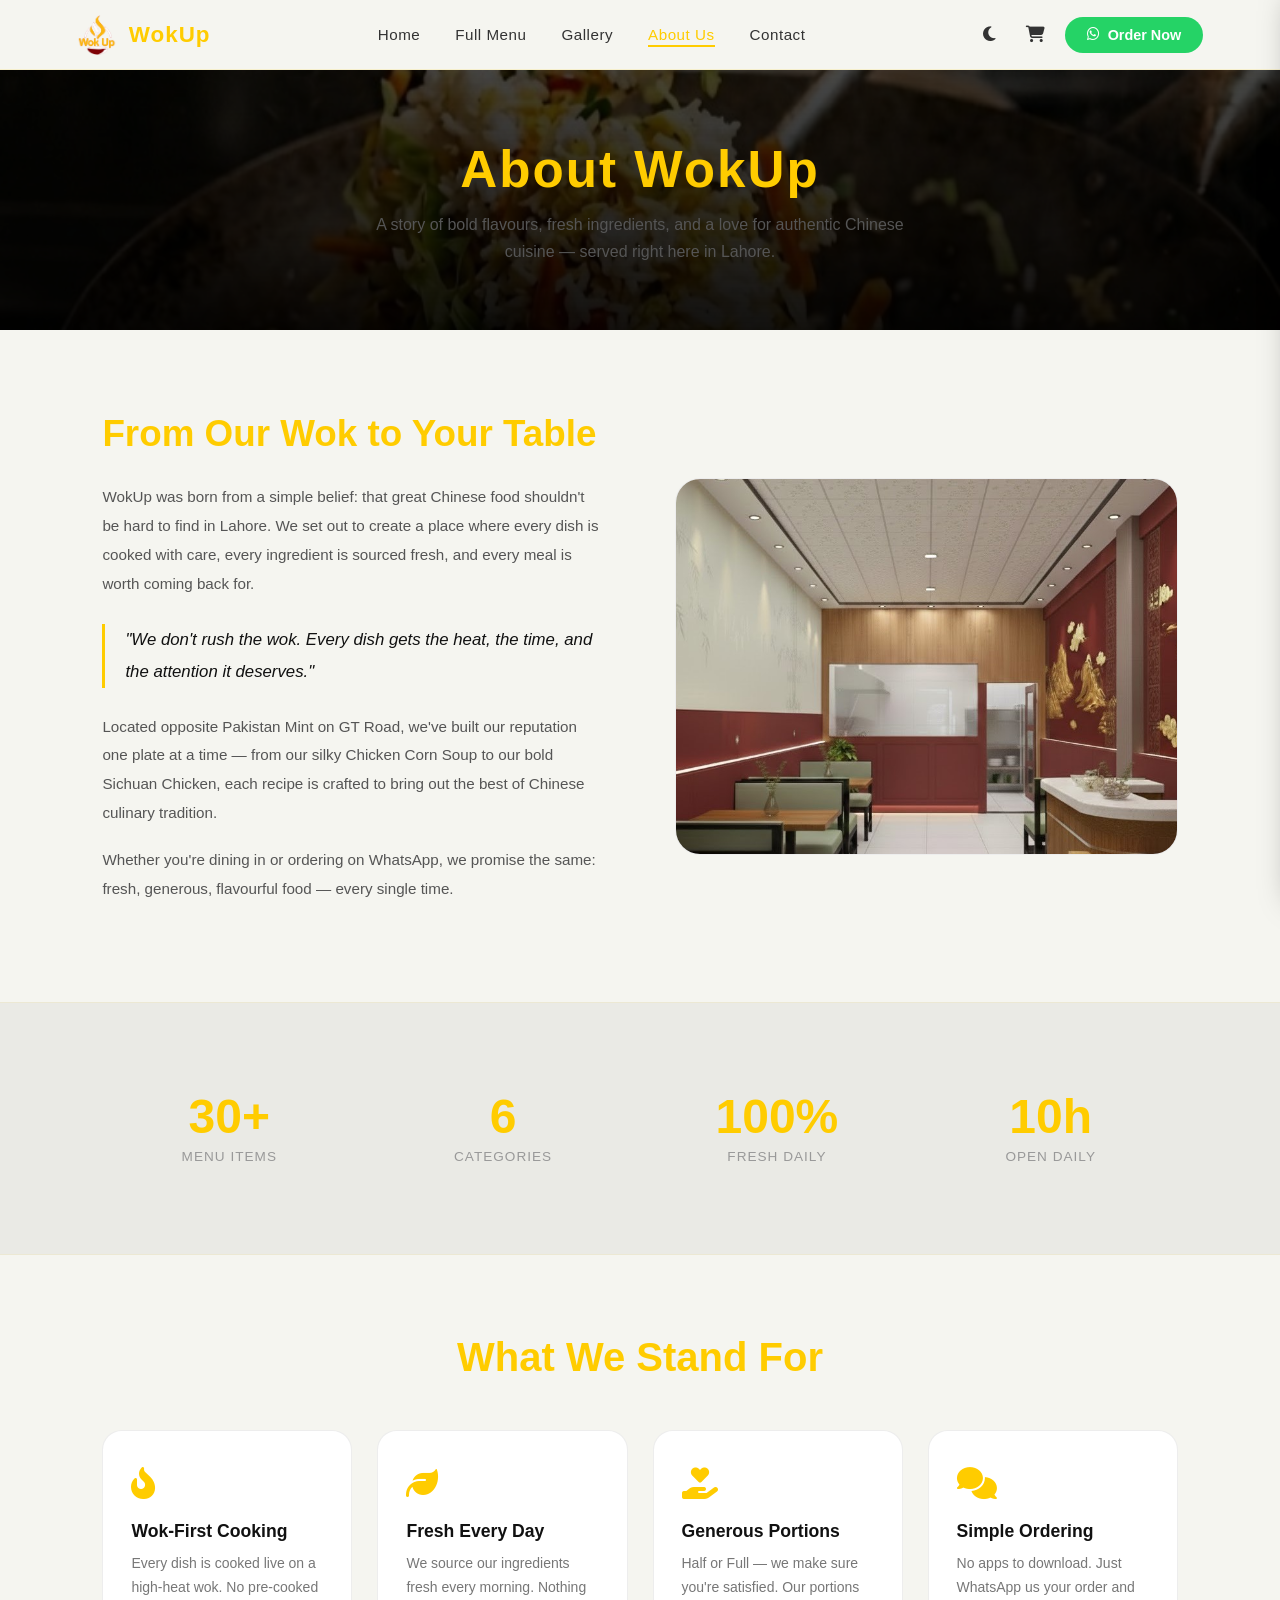
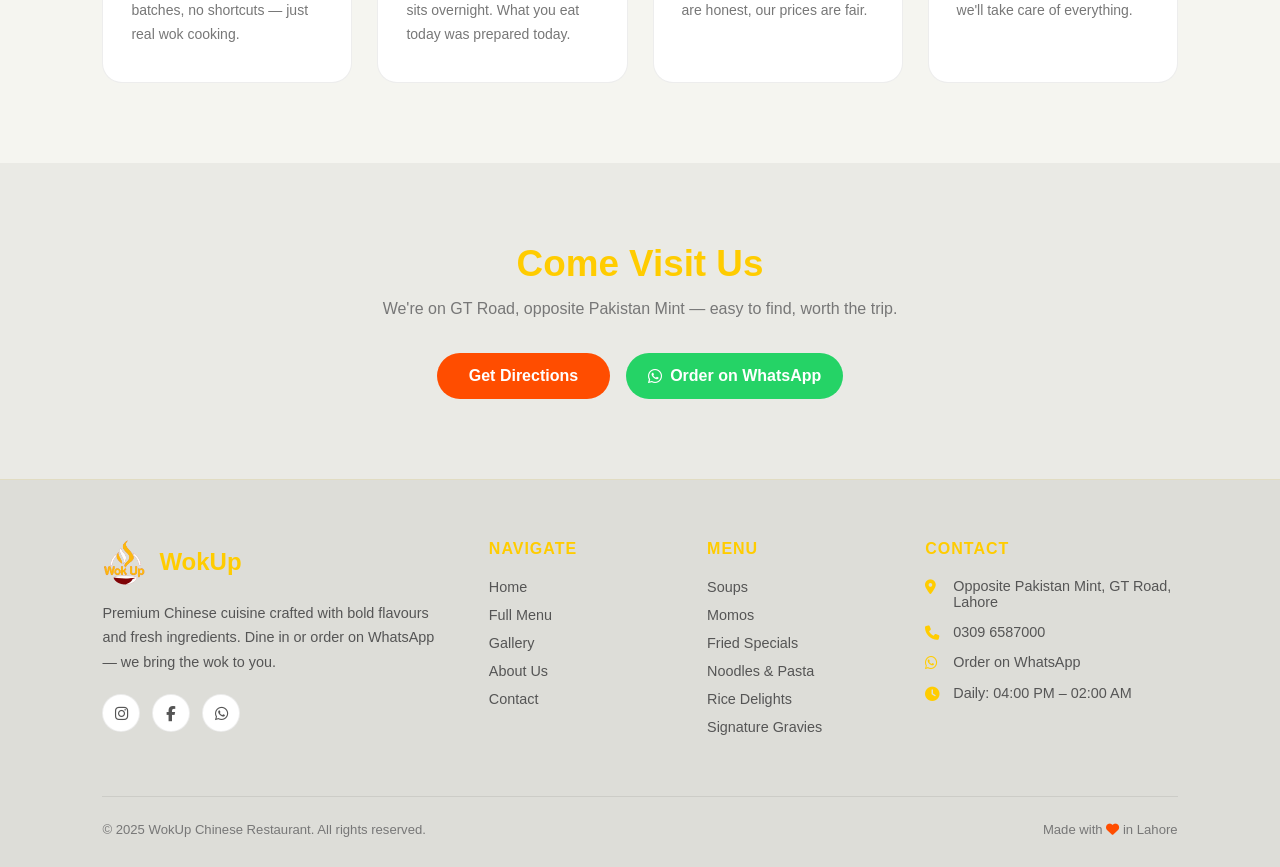
==== commit 315e77a1: "Add canonical link to about.html" ====
--- a/about.html
+++ b/about.html
@@ -5,6 +5,7 @@
   <meta charset="UTF-8"/>
   <meta name="viewport" content="width=device-width, initial-scale=1.0"/>
   <title>About Us — WokUp Chinese Restaurant</title>
+  <link rel="canonical" href="https://wokup.github.io/about.html">
   <link rel="stylesheet" href="shared.css">
   <link rel="stylesheet" href="https://cdnjs.cloudflare.com/ajax/libs/font-awesome/6.5.1/css/all.min.css"/>
   <style>
@@ -55,6 +56,24 @@
     @media(max-width:900px){ .story-section { grid-template-columns: 1fr; gap: 40px; } .stats-grid { grid-template-columns: repeat(2,1fr); } }
     @media(max-width:600px){ .about-header h1 { font-size: 2.3rem; } .story-text h2 { font-size: 1.8rem; } .stat-number { font-size: 2.2rem; } }
   </style>
+  <script type="application/ld+json">
+{
+  "@context": "https://schema.org",
+  "@type": "Restaurant",
+  "name": "WokUp Chinese",
+  "address": {
+    "@type": "PostalAddress",
+    "streetAddress": "Opposite Pakistan Mint, GT Road",
+    "addressLocality": "Lahore",
+    "addressCountry": "PK"
+  },
+  "telephone": "+923096587000",
+  "url": "https://wokup.github.io",
+  "servesCuisine": "Chinese",
+  "openingHours": "Mo-Su 16:00-02:00",
+  "priceRange": "Rs. 190 - Rs. 995"
+}
+</script>
 </head>
 <body>
 
--- a/shared.css
+++ b/shared.css
@@ -282,3 +282,121 @@
   .footer-grid { grid-template-columns: 1fr; gap: 30px; }
   .footer-bottom { flex-direction: column; gap: 10px; text-align: center; }
 }
+
+/* =============================================
+   CART — icon, badge, drawer, overlay
+   ============================================= */
+.cart-btn {
+  position: relative;
+  background: none; border: none;
+  color: var(--nav-link); font-size: 1.05rem;
+  cursor: pointer; padding: 6px 10px; border-radius: 8px;
+  transition: color 0.3s, background 0.3s;
+  display: flex; align-items: center;
+}
+.cart-btn:hover { color: var(--yellow); background: var(--border-card); }
+
+.cart-badge {
+  position: absolute; top: -2px; right: -2px;
+  background: var(--orange); color: white;
+  font-size: 0.65rem; font-weight: bold;
+  min-width: 16px; height: 16px; border-radius: 50%;
+  display: flex; align-items: center; justify-content: center;
+  padding: 0 3px; line-height: 1;
+}
+.cart-badge.hidden { display: none; }
+
+@keyframes cartBump {
+  0% { transform: scale(1); }
+  35% { transform: scale(1.35); }
+  100% { transform: scale(1); }
+}
+.cart-btn.bump { animation: cartBump 0.45s ease; }
+
+.cart-overlay {
+  position: fixed; inset: 0;
+  background: rgba(0,0,0,0.5);
+  z-index: 1500; display: none;
+}
+.cart-overlay.open { display: block; }
+
+.cart-drawer {
+  position: fixed; top: 0; right: -420px;
+  width: 400px; max-width: 92vw; height: 100vh;
+  background: var(--card); z-index: 1600;
+  display: flex; flex-direction: column;
+  box-shadow: -8px 0 30px rgba(0,0,0,0.35);
+  transition: right 0.35s ease;
+  border-left: 1px solid var(--border-card);
+}
+.cart-drawer.open { right: 0; }
+
+.cart-drawer-header {
+  display: flex; align-items: center; justify-content: space-between;
+  padding: 20px 22px; border-bottom: 1px solid var(--border-card);
+  flex-shrink: 0;
+}
+.cart-drawer-header h3 { color: var(--yellow); font-size: 1.15rem; display: flex; align-items: center; }
+.cart-close-btn { background: none; border: none; color: var(--text-dim); font-size: 1.2rem; cursor: pointer; padding: 4px; }
+.cart-close-btn:hover { color: var(--yellow); }
+
+.cart-items-list { flex: 1; overflow-y: auto; padding: 6px 22px; }
+
+.cart-item {
+  display: flex; align-items: center; gap: 10px;
+  padding: 16px 0; border-bottom: 1px solid var(--border-card);
+}
+.cart-item-info { flex: 1; min-width: 0; }
+.cart-item-info h4 {
+  font-size: 0.92rem; color: var(--body-color); margin-bottom: 3px;
+  white-space: nowrap; overflow: hidden; text-overflow: ellipsis;
+}
+.cart-item-variant { font-size: 0.75rem; color: var(--text-faint); }
+
+.cart-item-controls { display: flex; align-items: center; gap: 8px; flex-shrink: 0; }
+.cart-item-controls button {
+  width: 26px; height: 26px; border-radius: 50%;
+  border: 1px solid var(--border-card); background: transparent;
+  color: var(--body-color); cursor: pointer; font-size: 0.9rem;
+  display: flex; align-items: center; justify-content: center; line-height: 1;
+}
+.cart-item-controls button:hover { border-color: var(--yellow); color: var(--yellow); }
+.cart-item-controls span { min-width: 16px; text-align: center; font-size: 0.88rem; }
+
+.cart-item-price { font-size: 0.88rem; color: var(--yellow); font-weight: bold; min-width: 62px; text-align: right; flex-shrink: 0; }
+
+.cart-item-remove { background: none; border: none; color: var(--text-faint); cursor: pointer; font-size: 0.85rem; padding: 4px; flex-shrink: 0; }
+.cart-item-remove:hover { color: var(--orange); }
+
+.cart-empty { text-align: center; padding: 70px 20px; color: var(--text-faint); }
+.cart-empty i { font-size: 3rem; color: var(--border-card); display: block; margin-bottom: 16px; }
+.cart-empty p { margin-bottom: 14px; }
+.cart-empty a { color: var(--yellow); text-decoration: none; font-weight: bold; }
+.cart-empty a:hover { text-decoration: underline; }
+
+.cart-drawer-footer { padding: 18px 22px 22px; border-top: 1px solid var(--border-card); flex-shrink: 0; }
+.cart-total-row {
+  display: flex; justify-content: space-between; align-items: center;
+  margin-bottom: 16px; font-size: 1.05rem; color: var(--body-color);
+}
+.cart-total-row span:last-child { color: var(--yellow); font-weight: bold; font-size: 1.3rem; }
+
+.cart-place-order-btn {
+  width: 100%; background: var(--green); color: white; border: none;
+  padding: 15px; border-radius: 50px; font-weight: bold; font-size: 0.95rem;
+  cursor: pointer; display: flex; align-items: center; justify-content: center; gap: 8px;
+  transition: 0.3s;
+}
+.cart-place-order-btn:hover { transform: scale(1.02); }
+
+.cart-clear-btn {
+  width: 100%; background: none; border: none;
+  color: var(--text-faint); font-size: 0.82rem;
+  padding: 12px 0 0; cursor: pointer; text-align: center;
+  transition: color 0.3s;
+}
+.cart-clear-btn:hover { color: var(--orange); text-decoration: underline; }
+
+@media (max-width: 480px) {
+  .cart-drawer { width: 100vw; max-width: 100vw; right: -100vw; }
+}
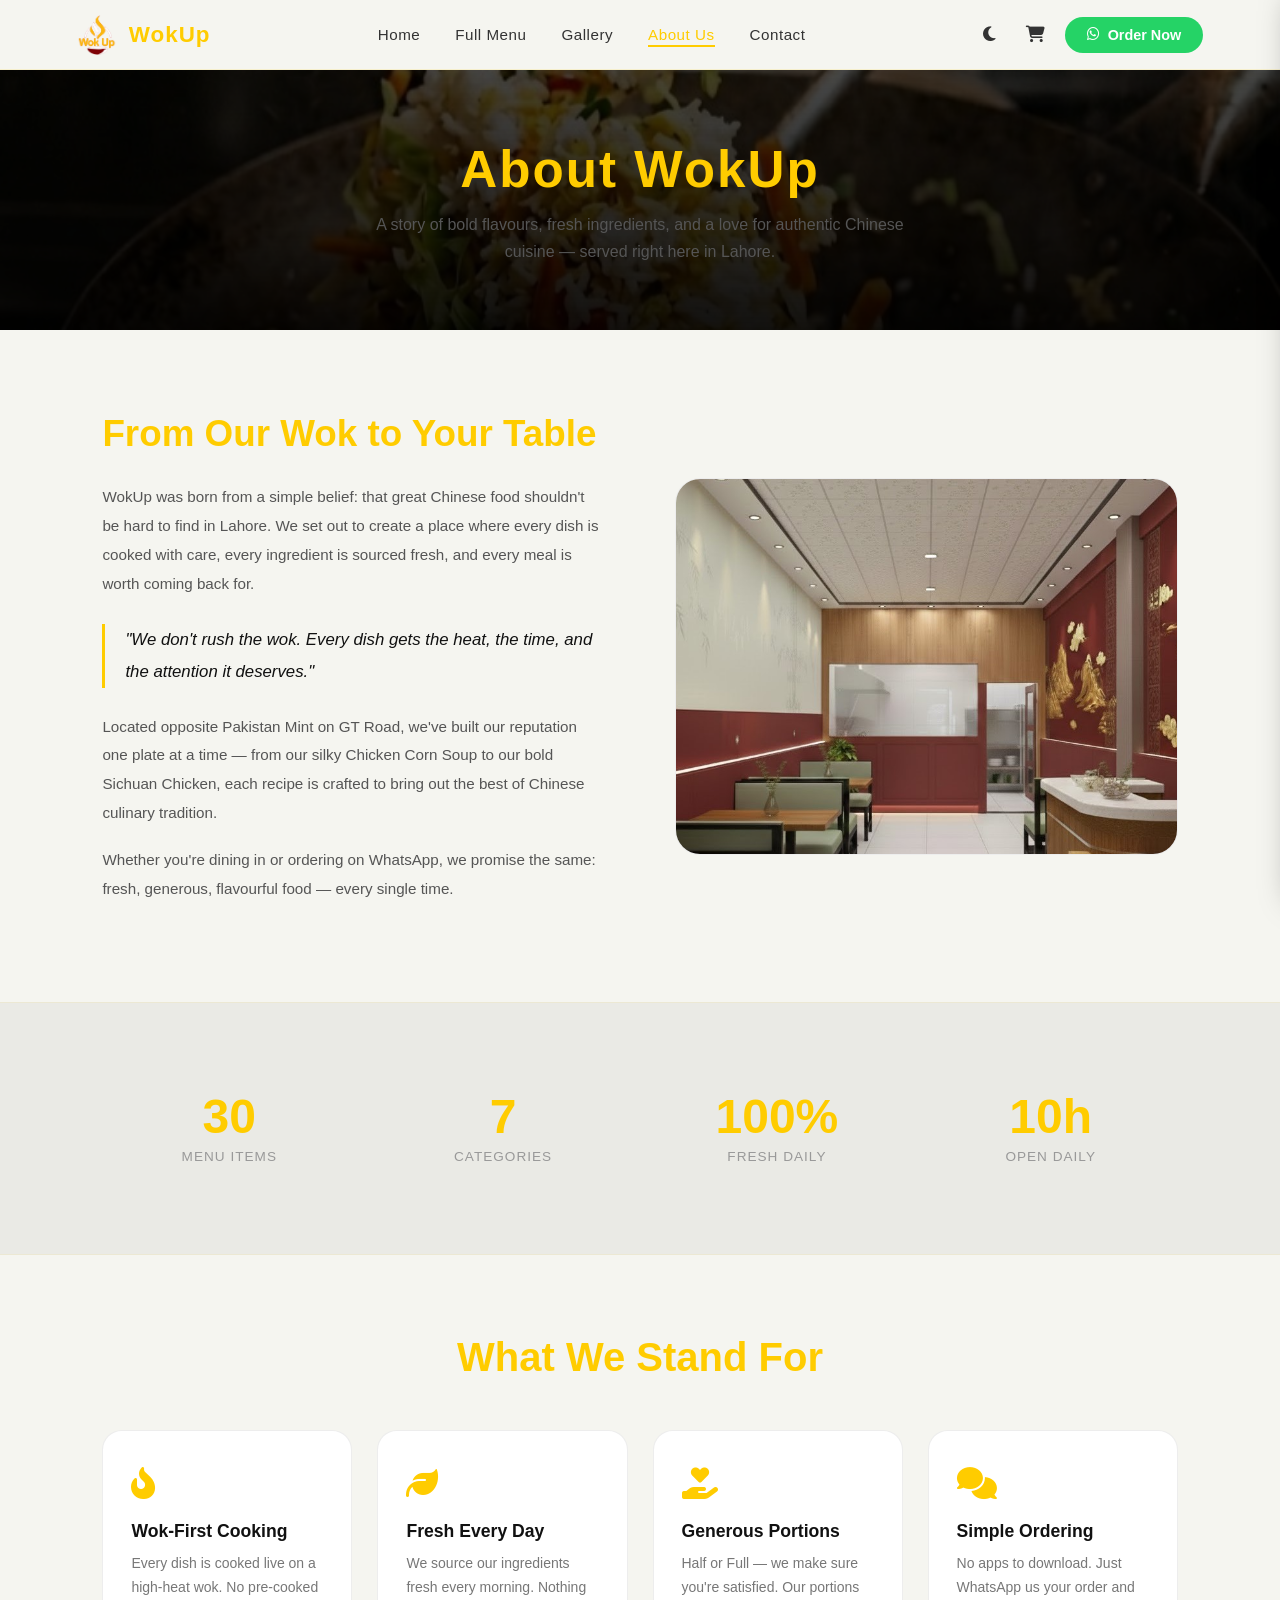
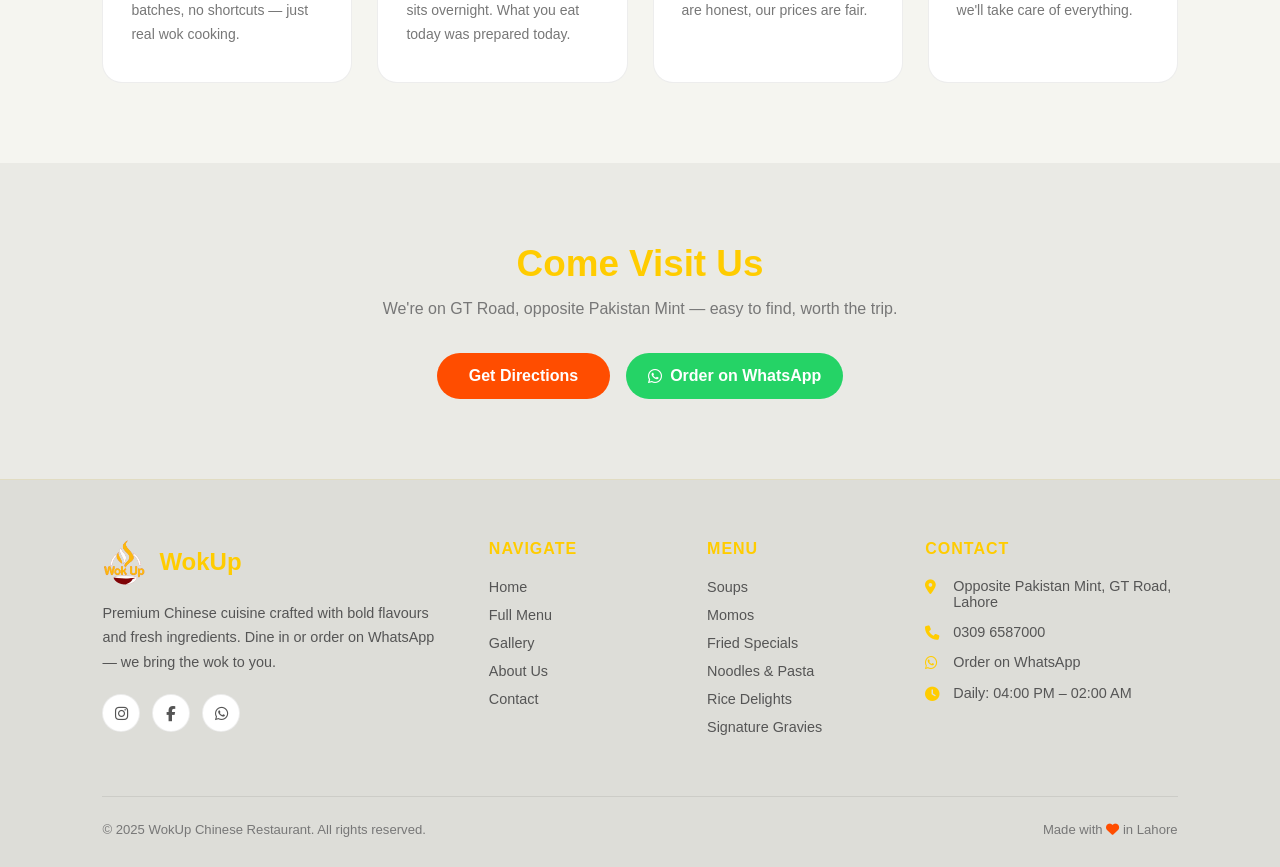
==== commit aa070527: "seo updates" ====
--- a/about.html
+++ b/about.html
@@ -5,6 +5,13 @@
   <meta charset="UTF-8"/>
   <meta name="viewport" content="width=device-width, initial-scale=1.0"/>
   <title>About Us — WokUp Chinese Restaurant</title>
+  <meta name="description" content="WokUp Chinese — fresh ingredients, wok-cooked to order, generous portions. Learn about our story and what makes us different. GT Road, Lahore.">
+  <meta property="og:site_name" content="WokUp">
+  <meta property="og:type" content="website">
+  <meta property="og:title" content="About Us — WokUp Chinese Restaurant Lahore">
+  <meta property="og:description" content="Fresh ingredients every day, bold flavours, generous portions. Our story — from our wok to your table.">
+  <meta property="og:url" content="https://wokup.github.io/about.html">
+  <meta property="og:image" content="https://wokup.github.io/assets/logo.png">
   <link rel="canonical" href="https://wokup.github.io/about.html">
   <link rel="stylesheet" href="shared.css">
   <link rel="stylesheet" href="https://cdnjs.cloudflare.com/ajax/libs/font-awesome/6.5.1/css/all.min.css"/>
@@ -61,17 +68,52 @@
   "@context": "https://schema.org",
   "@type": "Restaurant",
   "name": "WokUp Chinese",
+  "alternateName": "WokUp",
+  "image": "https://wokup.github.io/assets/logo.png",
+  "url": "https://wokup.github.io",
+  "telephone": "+923096587000",
   "address": {
     "@type": "PostalAddress",
     "streetAddress": "Opposite Pakistan Mint, GT Road",
     "addressLocality": "Lahore",
+    "addressRegion": "Punjab",
     "addressCountry": "PK"
   },
-  "telephone": "+923096587000",
-  "url": "https://wokup.github.io",
+  "geo": {
+    "@type": "GeoCoordinates",
+    "latitude": 31.585654,
+    "longitude": 74.390835
+  },
   "servesCuisine": "Chinese",
-  "openingHours": "Mo-Su 16:00-02:00",
-  "priceRange": "Rs. 190 - Rs. 995"
+  "menu": "https://wokup.github.io/menu.html",
+  "openingHoursSpecification": {
+    "@type": "OpeningHoursSpecification",
+    "dayOfWeek": [
+      "Monday",
+      "Tuesday",
+      "Wednesday",
+      "Thursday",
+      "Friday",
+      "Saturday",
+      "Sunday"
+    ],
+    "opens": "16:00",
+    "closes": "02:00"
+  },
+  "priceRange": "Rs. 245 \u2013 Rs. 2665",
+  "sameAs": [
+    "https://www.instagram.com/wokup_lhr",
+    "https://www.facebook.com/profile.php?id=61586208690025"
+  ],
+  "contactPoint": {
+    "@type": "ContactPoint",
+    "telephone": "+923096587000",
+    "contactType": "customer service",
+    "availableLanguage": [
+      "English",
+      "Urdu"
+    ]
+  }
 }
 </script>
 </head>
@@ -97,8 +139,8 @@
 
   <section class="stats-section">
     <div class="stats-grid">
-      <div class="stat-item"><div class="stat-number">30+</div><div class="stat-label">Menu Items</div></div>
-      <div class="stat-item"><div class="stat-number">6</div><div class="stat-label">Categories</div></div>
+      <div class="stat-item"><div class="stat-number">30</div><div class="stat-label">Menu Items</div></div>
+      <div class="stat-item"><div class="stat-number">7</div><div class="stat-label">Categories</div></div>
       <div class="stat-item"><div class="stat-number">100%</div><div class="stat-label">Fresh Daily</div></div>
       <div class="stat-item"><div class="stat-number">10h</div><div class="stat-label">Open Daily</div></div>
     </div>
